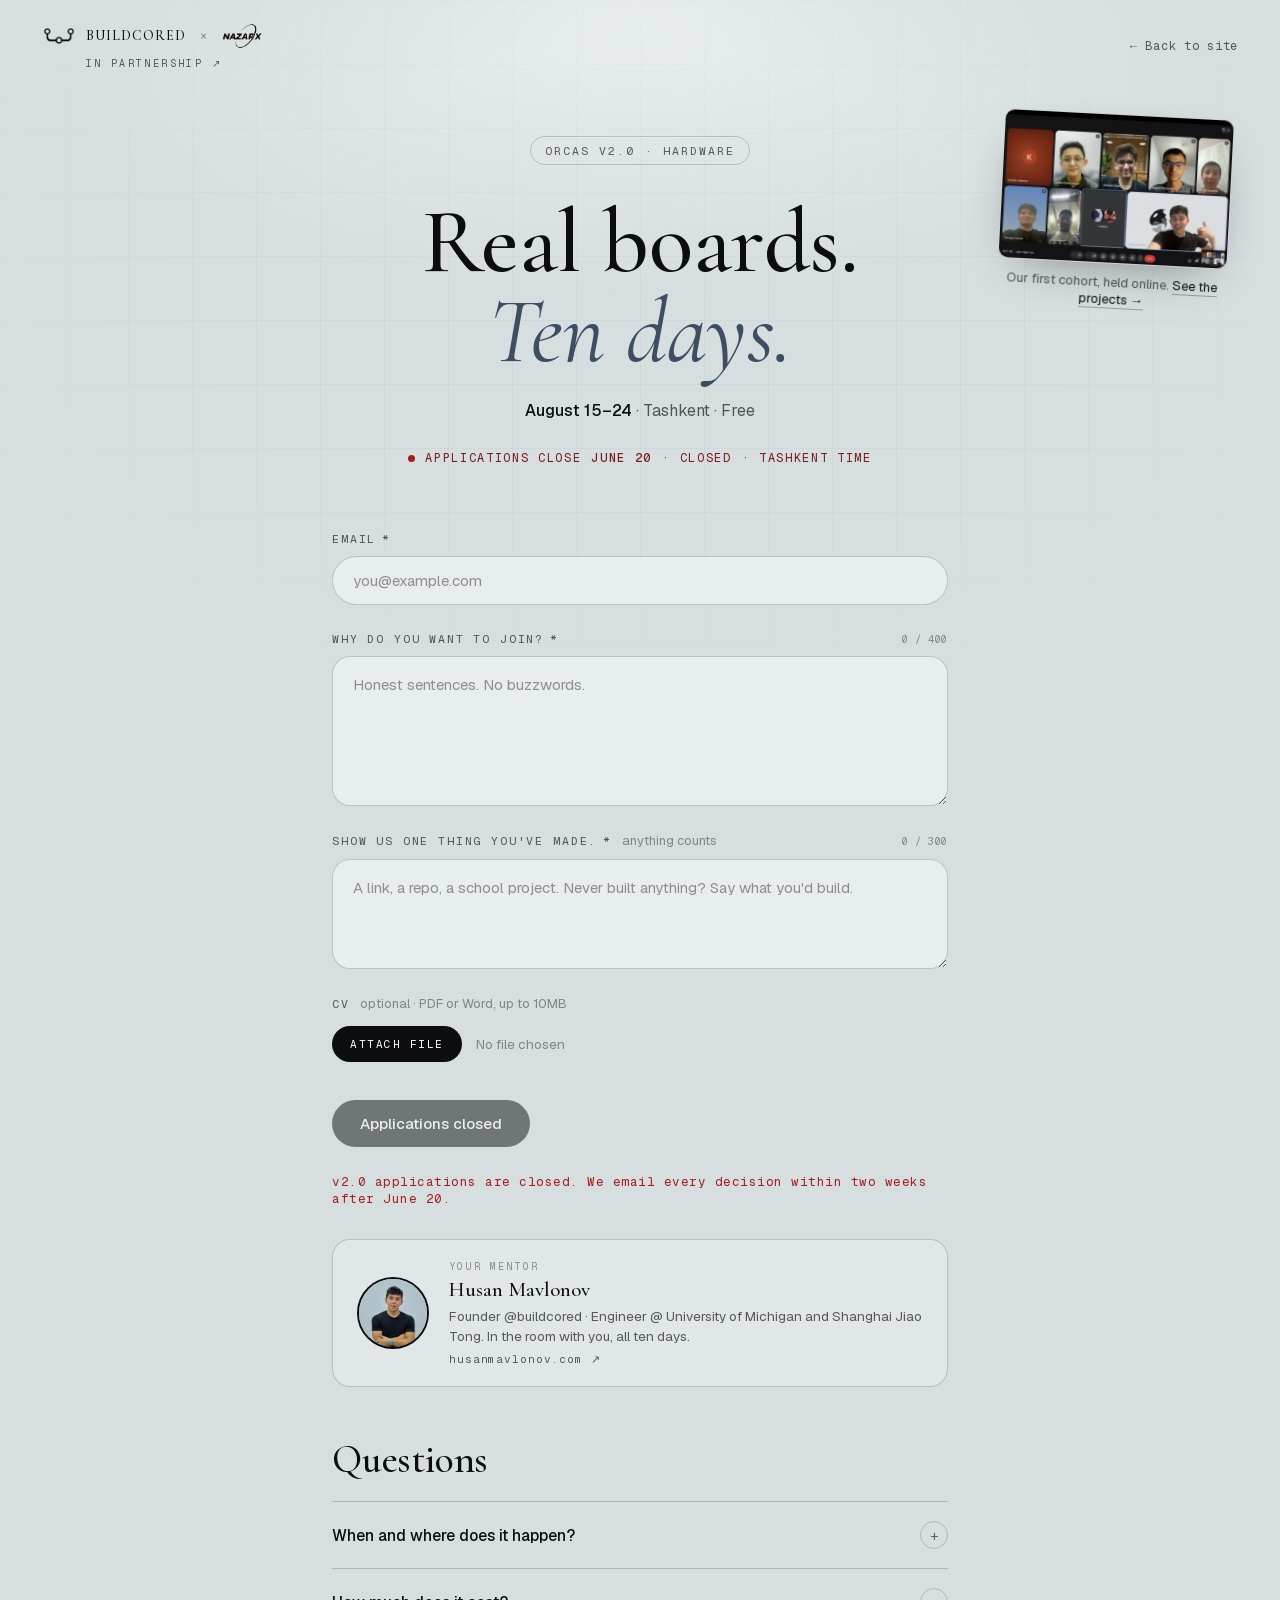
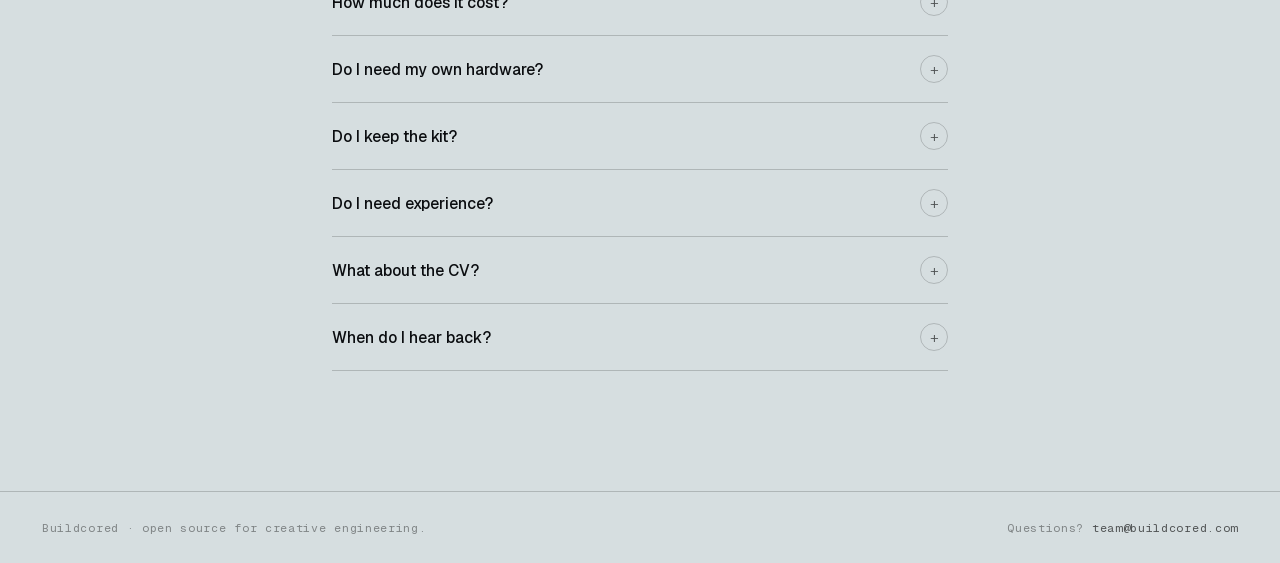
==== apply/index.html @ 184f7869 "snapshot: calm the hover (1.04 lift, 600ms), ease the lightbox in, sans caption" ====
<!DOCTYPE html>
<html lang="en">
<head>
<meta charset="UTF-8">
<meta name="viewport" content="width=device-width, initial-scale=1, viewport-fit=cover">
<title>Apply · Orcas v2.0 · Buildcored × Nazarx</title>
<meta name="description" content="Apply to Orcas v2.0. An in-person hardware cohort with Nazarx Robotics. August 15–24 in Tashkent. Real boards, free.">
<link rel="canonical" href="https://buildcored.com/apply/">
<meta name="robots" content="index, follow, max-image-preview:large">
<meta name="theme-color" content="#d6dee0">
<meta name="color-scheme" content="light">

<meta property="og:type" content="website">
<meta property="og:site_name" content="Buildcored">
<meta property="og:title" content="Apply · Orcas v2.0 · Buildcored × Nazarx">
<meta property="og:description" content="An in-person hardware cohort with Nazarx Robotics. August 15–24 in Tashkent. Real boards, free.">
<meta property="og:url" content="https://buildcored.com/apply/">
<meta property="og:image" content="https://buildcored.com/logo/orca-1200-og.jpg">
<meta property="og:image:width" content="1200">
<meta property="og:image:height" content="630">
<meta name="twitter:card" content="summary_large_image">

<link rel="icon" type="image/svg+xml" href="/logo/orca.svg">
<link rel="icon" type="image/png" sizes="32x32" href="/logo/favicon-32.png">
<link rel="apple-touch-icon" sizes="180x180" href="/logo/apple-touch-icon.png">

<link rel="preload" as="font" type="font/woff2" crossorigin href="/fonts/geist-v5-gyByhwUxId8gMEwcGFWNOITd.woff2">
<link rel="preload" as="font" type="font/woff2" crossorigin href="/fonts/bricolagegrotesque-v9-3y9K6as8bTXq_nANBjzKo3IeZx8z6up5BeSl9D4dj_x9PpZBMlGIInHWVyNJ.woff2">
<link rel="stylesheet" href="/fonts.css">

<style>
  /* Live on the gull-grey "paper" surface — identical palette + treatments
     to the homepage Apply panel (.apply / .newsletter-form). */
  :root{
    --gull:#d6dee0; --slate:#3D4E63;
    --ink:#0b0d10;
    --ink-muted: rgba(0,0,0,0.62);
    --ink-dim:   rgba(0,0,0,0.40);
    --line-soft: rgba(0,0,0,0.18);
    --green:#3a8a5f;
    --font-mono: "Geist Mono", ui-monospace, "SF Mono", Menlo, monospace;
    --font-serif: "Cormorant Garamond", "Cormorant", Garamond, serif;
    --font-display: "Bricolage Grotesque", "Geist", -apple-system, sans-serif;
    --font-sans: "Geist", -apple-system, BlinkMacSystemFont, sans-serif;
    --ease-out: cubic-bezier(0.16, 1, 0.3, 1);
  }
  *,*::before,*::after{box-sizing:border-box;margin:0;padding:0}
  html,body{
    background:var(--gull); color:var(--ink);
    font-family:var(--font-sans); -webkit-font-smoothing:antialiased;
  }
  body{min-height:100vh;display:flex;flex-direction:column;position:relative}
  /* Light source: a soft white glow under the headline + a whisper-faint
     engineering grid, both fading out at the edges. Gives the flat gull
     surface depth without ever looking busy. */
  body::before{
    content:""; position:fixed; inset:0; z-index:0; pointer-events:none;
    background:
      radial-gradient(ellipse 90% 55% at 50% 0%, rgba(255,255,255,.5), transparent 60%),
      linear-gradient(rgba(0,0,0,.022) 1px, transparent 1px),
      linear-gradient(90deg, rgba(0,0,0,.022) 1px, transparent 1px);
    background-size: 100% 100%, 64px 64px, 64px 64px;
    -webkit-mask-image: radial-gradient(ellipse 80% 70% at 50% 30%, #000 35%, transparent 78%);
            mask-image: radial-gradient(ellipse 80% 70% at 50% 30%, #000 35%, transparent 78%);
  }
  .ap-top, .wrap, .ap-foot{ position:relative; z-index:1; }
  a{color:inherit}

  /* Scroll progress — thin slate line at the very top, grows as you read */
  .scroll-progress{
    position:fixed; top:0; left:0; right:0; height:2px;
    background:var(--slate);
    transform:scaleX(0); transform-origin:0 50%;
    z-index:300; pointer-events:none;
  }

  .ap-top{
    padding: 22px clamp(20px,4vw,42px);
    padding-top: calc(22px + env(safe-area-inset-top, 0px));
    display:flex; align-items:center; justify-content:space-between;
  }
  .ap-brand{
    font-family:var(--font-serif); font-weight:500;
    font-size:14px; letter-spacing:.07em; text-transform:uppercase;
    color:var(--ink); text-decoration:none;
    display:inline-flex; align-items:center; gap:10px;
  }
  /* Source PNG is 557×322 (wider than tall) — set only width so the
     aspect ratio stays correct; 26×26 was squashing the orca. */
  .ap-brand img{width:34px; height:auto; display:block; flex-shrink:0}
  .ap-back{font-family:var(--font-mono);font-size:12px;letter-spacing:.06em;color:var(--ink-muted);text-decoration:none;white-space:nowrap}
  .ap-back:hover{color:var(--ink)}

  .wrap{max-width: 680px; margin: 0 auto; padding: 0 clamp(20px,5vw,32px); width:100%;}

  .ap-hero{padding: clamp(24px,4vw,44px) 0 clamp(40px,6vw,64px); text-align:center;}
  .ap-tag{
    display:inline-block;
    font-family:var(--font-mono); font-size:11.5px; letter-spacing:.18em;
    text-transform:uppercase; color: var(--ink-muted);
    border:1px solid var(--line-soft); border-radius:999px;
    padding: 6px 14px;
    margin-bottom: 32px;
  }
  .ap-head{
    font-family: var(--font-serif);
    font-size: clamp(48px, 8vw, 92px);
    font-weight: 500;
    letter-spacing: -0.005em;
    line-height: 0.98;
    color: var(--ink);
  }
  .ap-head em{
    font-style: italic;
    color: var(--slate);
    font-weight: 400;
  }
  .ap-sub{
    font-size: 16px; line-height: 1.55;
    color: var(--ink-muted);
    margin: 22px auto 0;
    max-width: 520px;
  }
  .ap-sub strong{color: var(--ink); font-weight: 500}
  /* Co-brand letterhead: Buildcored × Nazarx in the masthead, with a quiet
     "In partnership" line underneath. Nazarx links to the announcement. */
  .ap-topleft{ display:flex; flex-direction:column; gap:7px; }
  .ap-cobrand{ display:flex; align-items:center; gap:14px; }
  .ap-cobrand .x{ font-family:var(--font-mono); font-size:12px; color:var(--ink-dim); }
  .ap-nz{ display:block; }
  .ap-nz img{
    display:block; height:28px; width:auto;
    transition: transform 200ms var(--ease-out);
  }
  .ap-nz:hover img{ transform: translateY(-1px); }
  .ap-cobrand-sub{
    font-family:var(--font-mono); font-size:10px; letter-spacing:.24em;
    text-transform:uppercase; color:var(--ink-muted);
    align-self:center; text-align:center; text-decoration:none;
  }
  .ap-cobrand-sub:hover{ color:var(--ink); }

  .ap-deadline{
    margin-top: 26px;
    display:inline-flex; align-items:center; gap:10px;
    font-family: var(--font-mono);
    font-size: 12px; letter-spacing:.14em; text-transform:uppercase;
    color: var(--ink-muted);
  }
  .ap-deadline strong{color: var(--ink); font-weight: 500}
  .ap-deadline .dot{width:7px;height:7px;border-radius:50%;background: var(--green); box-shadow: 0 0 8px rgba(58,138,95,.45)}
  .ap-deadline.urgent{color:#a05a18}
  .ap-deadline.urgent strong{color:#a05a18}
  .ap-deadline.urgent .dot{background:#cc7757; box-shadow: 0 0 8px rgba(204,119,87,.45)}
  .ap-deadline.closed{color:#7a1d1d}
  .ap-deadline.closed strong{color:#7a1d1d}
  .ap-deadline.closed .dot{background:#a51d1d; box-shadow:none}

  /* Form — same input recipe as the homepage's .newsletter-form. */
  .ap-form{display:flex; flex-direction:column; gap: 26px; padding-bottom: clamp(20px,2.5vw,32px);}
  .ap-section{border:0; padding:0; display:flex; flex-direction:column; gap:26px;}
  .ap-section legend{display:none}
  .ap-section label{display:flex; flex-direction:column; gap:10px;}
  .label-row{
    display:flex; align-items:baseline; gap:10px; flex-wrap:wrap;
    font-family:var(--font-mono); font-size:11.5px; letter-spacing:.16em; text-transform:uppercase;
    color: var(--ink-muted);
  }
  .label-row em{font-style:normal; color: var(--slate); margin-left:-4px}
  .label-row .hint{font-family:var(--font-sans); font-size:13px; letter-spacing:0; text-transform:none; color:var(--ink-dim); font-weight:400}
  .char-count{margin-left:auto; font-family:var(--font-mono); font-size:10.5px; letter-spacing:.06em; color:var(--ink-dim); text-transform:none}
  .char-count.warn{color:#a05a18}
  .char-count.over{color:#a51d1d}

  .ap-form input[type=email],
  .ap-form textarea{
    font: inherit; font-size: 15px; font-family: var(--font-sans);
    color: var(--ink);
    background: rgba(255,255,255,0.45);
    border: 1px solid var(--line-soft);
    border-radius: 999px;
    padding: 14px 20px;
    transition: border-color 180ms var(--ease-out), background 180ms var(--ease-out);
    width:100%;
  }
  .ap-form input::placeholder, .ap-form textarea::placeholder{color: var(--ink-dim)}
  .ap-form input:focus, .ap-form textarea:focus{
    outline: none; border-color: var(--ink); background: #fff;
  }
  .ap-form textarea{
    border-radius: 18px; padding: 16px 20px; resize: vertical;
    min-height: 110px; line-height: 1.55;
  }

  .ap-file{display:flex; align-items:center; gap:14px; padding: 4px 0; flex-wrap:wrap;}
  .ap-file input[type=file]{position:absolute; opacity:0; pointer-events:none; width:1px; height:1px;}
  .ap-file-btn{
    font-family: var(--font-mono); font-size: 11px; letter-spacing: .14em; text-transform: uppercase;
    color: #fff; background: var(--ink);
    border: 0; border-radius: 999px;
    padding: 11px 18px; cursor: pointer;
    transition: background .15s ease;
  }
  .ap-file-btn:hover{background: #1a1d20}
  .ap-file-name{font-size:13.5px; color:var(--ink-dim); flex:1; min-width:0; overflow:hidden; text-overflow:ellipsis; white-space:nowrap;}
  .ap-file-name.has{color: var(--ink)}

  .ap-submit{
    font: inherit; font-family: var(--font-sans); font-weight: 500; font-size: 15px;
    color: #fff; background: var(--ink);
    border: 0; border-radius: 999px;
    padding: 14px 28px;
    cursor: pointer; transition: background .15s ease, transform .12s ease;
    align-self: flex-start;
    margin-top: 8px;
  }
  .ap-submit:hover{background: #1a1d20}
  .ap-submit:active{transform: translateY(1px)}
  .ap-submit:disabled{opacity: .5; cursor: wait}
  .ap-submit svg{transition: transform .2s ease}
  .ap-submit:hover svg{transform: translateX(3px)}

  .ap-status{
    font-family: var(--font-mono); font-size: 12.5px; letter-spacing: .04em;
    min-height: 1.2em; color: var(--ink-muted);
  }
  .ap-status.ok{color: var(--green)}
  .ap-status.bad{color: #a51d1d}
  .ap-status.busy{color: var(--ink-muted)}

  /* Success state */
  .ap-success{display:none; flex-direction:column; align-items:center; text-align:center;
    padding: clamp(48px,8vw,96px) 0; gap:18px;}
  .ap-success.show{display:flex}
  .success-glyph{
    width:72px; height:72px; border-radius:50%;
    border:1.5px solid rgba(58,138,95,.55); color:var(--green);
    display:grid; place-items:center; font-size:34px; font-weight:300;
    background: rgba(58,138,95,.08);
  }
  .ap-success h2{font-family:var(--font-serif); font-weight:500; font-size: clamp(34px,5vw,52px); letter-spacing:-.005em; color: var(--ink)}
  .ap-success h2 em{font-style:italic; color: var(--slate); font-weight: 400}
  .ap-success p{color: var(--ink-muted); max-width:520px; line-height:1.55; font-size:15.5px}
  .ap-success p strong{color: var(--ink)}
  .ap-back-btn{
    margin-top: 14px;
    font-family: var(--font-mono); font-size: 12px; letter-spacing: .12em; text-transform: uppercase;
    color: var(--ink); text-decoration: none;
    border: 1px solid var(--line-soft); padding: 12px 22px; border-radius: 999px;
  }
  .ap-back-btn:hover{border-color: var(--ink)}

  .ap-foot{
    margin-top: auto;
    padding: 28px clamp(20px,4vw,42px);
    padding-bottom: calc(28px + env(safe-area-inset-bottom, 0px));
    border-top: 1px solid var(--line-soft);
    font-family: var(--font-mono); font-size: 11.5px; letter-spacing: .06em;
    color: var(--ink-dim);
    display: flex; justify-content: space-between; flex-wrap: wrap; gap: 8px;
  }
  .ap-foot a{color: var(--ink-muted); text-decoration: none}
  .ap-foot a:hover{color: var(--ink)}

  /* Snapshot of the v1.5 cohort — small, tilted, grows on hover */
  .ap-snapshot{
    width: min(210px, 62vw);
    margin: 4px auto 26px;
    position: relative;
    z-index: 2;
    transform: rotate(-2deg);
    transition: transform 600ms var(--ease-out), box-shadow 600ms var(--ease-out);
  }
  .ap-snapshot:hover{ transform: rotate(0deg) scale(1.04); z-index: 50; }
  @media (min-width: 1150px){
    .ap-snapshot{
      position: absolute;
      top: 120px;
      right: clamp(24px, 3.5vw, 64px);
      width: 230px;
      margin: 0;
      transform: rotate(3deg);
      transform-origin: top right;
    }
    .ap-snapshot:hover{ transform: rotate(0deg) scale(1.05); }
  }
  .ap-snapshot img{
    display:block; width:100%; height:auto;
    border-radius: 10px;
    border: 1px solid var(--line-soft);
    box-shadow: 0 18px 50px -22px rgba(0,0,0,.45);
    background:#fff;
  }
  .ap-snapshot figcaption{
    margin-top: 10px;
    text-align: center;
    font-family: var(--font-sans);
    font-size: 13px;
    letter-spacing: 0;
    color: var(--ink-muted);
  }
  @media (prefers-reduced-motion: reduce){
    .ap-snapshot, .ap-snapshot:hover{ transform: none; }
  }
  .ap-snapshot{ cursor: zoom-in; }
  .ap-snapshot-link{
    color: var(--ink); text-decoration: none;
    border-bottom: 1px solid rgba(0,0,0,.3);
  }
  .ap-snapshot-link:hover{ border-color: var(--ink); }
  /* Click-to-fullscreen: the figure becomes a fixed lightbox; click again
     (or Escape) restores it. */
  @keyframes lbIn{
    from{ opacity: 0; }
    to{ opacity: 1; }
  }
  @keyframes lbImgIn{
    from{ transform: scale(0.94); }
    to{ transform: scale(1); }
  }
  .ap-snapshot.zoomed{
    animation: lbIn 420ms var(--ease-out);
    position: fixed; inset: 0; z-index: 400;
    width: auto; margin: 0;
    transform: none;
    display: flex; flex-direction: column;
    align-items: center; justify-content: center; gap: 16px;
    padding: 5vh 5vw;
    background: rgba(11, 13, 16, 0.88);
    cursor: zoom-out;
  }
  .ap-snapshot.zoomed:hover{ transform: none; }
  .ap-snapshot.zoomed img{
    animation: lbImgIn 420ms var(--ease-out);
    width: auto; max-width: min(1100px, 92vw); max-height: 80vh;
    border-radius: 12px; border: 0;
    box-shadow: 0 40px 120px -40px rgba(0,0,0,.8);
  }
  .ap-snapshot.zoomed figcaption{ color: var(--gull); }
  .ap-snapshot.zoomed .ap-snapshot-link{ color: #fff; border-color: rgba(255,255,255,.4); }
  body.snapshot-open{ overflow: hidden; }

  /* Mentor card — compact, light card on the gull surface */
  .ap-mentor{
    display:flex; align-items:center; gap:20px;
    margin: 0 0 clamp(32px,4vw,48px);
    padding: 20px 24px;
    border:1px solid var(--line-soft); border-radius:18px;
    background: rgba(255,255,255,.28);
  }
  .ap-mentor-photo{
    width:72px; height:72px; flex-shrink:0;
    border-radius:50%; object-fit:cover;
    border:2px solid var(--ink);
  }
  .ap-mentor-text{ display:flex; flex-direction:column; gap:4px; min-width:0; }
  .ap-mentor-kicker{
    font-family:var(--font-mono); font-size:10px; letter-spacing:.22em;
    text-transform:uppercase; color:var(--ink-dim);
  }
  .ap-mentor-name{
    font-family:var(--font-serif); font-weight:500; font-size:21px;
    color:var(--ink);
  }
  .ap-mentor-role{ font-size:13.5px; line-height:1.5; color:var(--ink-muted); }
  .ap-mentor-link{
    margin-top:2px;
    font-family:var(--font-mono); font-size:11px; letter-spacing:.08em;
    color:var(--ink-muted); text-decoration:none;
  }
  .ap-mentor-link:hover{ color:var(--ink); }
  @media (max-width:560px){
    .ap-mentor{ flex-direction:column; align-items:flex-start; gap:14px; }
  }

  /* FAQ accordion — same recipe as the homepage .faq-list, on gull */
  .ap-faq{ padding: 0 0 clamp(64px,10vw,120px); }
  .ap-faq-title{
    font-family: var(--font-serif);
    font-size: clamp(28px,4vw,40px); font-weight: 500;
    letter-spacing: -0.005em; color: var(--ink);
    margin-bottom: 18px;
  }
  .ap-faq-list{ border-top: 1px solid var(--line-soft); }
  .ap-faq-item{ border-bottom: 1px solid var(--line-soft); }
  .ap-faq-item summary{
    display:flex; align-items:center; justify-content:space-between; gap:20px;
    padding: 19px 0; cursor:pointer;
    font-size: 15.5px; font-weight: 500; color: var(--ink);
    list-style:none; transition: color 160ms;
  }
  .ap-faq-item summary::-webkit-details-marker{ display:none; }
  .ap-faq-q{ font:inherit; font-weight:inherit; color:inherit; margin:0; }
  .ap-faq-item summary:hover{ color: var(--slate); }
  .ap-faq-icon{
    flex-shrink:0; width:28px; height:28px;
    display:grid; place-items:center;
    border:1px solid var(--line-soft); border-radius:999px;
    font-size:15px; font-weight:300; color: var(--ink-muted);
    transition: transform 220ms var(--ease-out);
  }
  .ap-faq-item[open] .ap-faq-icon{ transform: rotate(45deg); }
  .ap-faq-item p{
    padding: 0 42px 22px 0;
    font-size: 14.5px; line-height: 1.65;
    color: var(--ink-muted); max-width: 60ch;
  }

  /* Keyboard focus — scoped page, so it ships its own ring (WCAG 2.4.7).
     Covers Submit, Attach file, Back, lockup, links. */
  :focus-visible{ outline: 2px solid var(--slate); outline-offset: 3px; border-radius: 6px; }
  .ap-submit:focus-visible, .ap-file-btn:focus-visible{ outline-offset: 4px; }

  @media (max-width:560px){
    .ap-top{padding: 16px 18px}
    .ap-cobrand{gap:10px}
    .ap-nz img{height:24px}
    .ap-foot{flex-direction:column}
    .ap-form input[type=email]{padding: 13px 18px}
    /* Let the deadline read as flowing text, not a shattered flex row */
    .ap-deadline{
      display:block; text-align:center; line-height:1.7;
    }
    .ap-deadline .dot{ display:inline-block; vertical-align:middle; margin-right:7px }
  }
  @media (prefers-reduced-motion: reduce){
    *{ transition-duration:.001ms !important; animation-duration:.001ms !important }
  }
</style>
</head>
<body>

<div class="scroll-progress" id="scrollProgress" aria-hidden="true"></div>

<header class="ap-top">
  <div class="ap-topleft">
    <div class="ap-cobrand">
      <a class="ap-brand" href="/" aria-label="Buildcored home">
        <img src="/brand/mark-black-trim.png" alt="" aria-hidden="true">
        <span>Buildcored</span>
      </a>
      <span class="x" aria-hidden="true">×</span>
      <a class="ap-nz" href="https://www.instagram.com/p/DYz0HeSvuBr/" target="_blank" rel="noopener" aria-label="Nazarx Robotics, partnership announcement on Instagram, opens in new tab">
        <img src="/brand/nazarx-ink.png" alt="Nazarx Robotics">
      </a>
    </div>
    <a class="ap-cobrand-sub" href="https://www.instagram.com/p/DYz0HeSvuBr/" target="_blank" rel="noopener">In partnership ↗</a>
  </div>
  <a class="ap-back" href="/">← Back to site</a>
</header>

  <figure class="ap-snapshot" id="apSnapshot" tabindex="0" role="button" aria-label="Photo of our first cohort. Click to view full screen">
    <img src="/art/cohort-v1.jpg" alt="A video call from the first Orcas cohort: nine builders on a Google Meet grid" loading="lazy" decoding="async">
    <figcaption>Our first cohort, held online. <a href="/projects/" class="ap-snapshot-link">See the projects →</a></figcaption>
  </figure>

<main class="wrap">

  <section class="ap-hero">
    <span class="ap-tag">Orcas v2.0 · Hardware</span>
    <h1 class="ap-head">Real boards.<br><em>Ten days.</em></h1>
    <p class="ap-sub"><strong>August 15–24</strong> · Tashkent · Free</p>

    <p class="ap-deadline" id="apDeadlineChip">
      <span class="dot" aria-hidden="true"></span>
      Applications close <strong>June 20</strong> <span style="white-space:nowrap">· <span id="apDaysLeft">…</span></span> <span style="white-space:nowrap">· Tashkent time</span>
    </p>
  </section>

  <form class="ap-form" id="applyForm" autocomplete="on" novalidate>

    <fieldset class="ap-section">
      <legend>Apply</legend>

      <label>
        <span class="label-row">Email <em>*</em></span>
        <input type="email" name="email" required autocomplete="email" placeholder="you@example.com" inputmode="email">
      </label>

      <label>
        <span class="label-row">Why do you want to join? <em>*</em><span class="char-count" data-for="motivation">0 / 400</span></span>
        <textarea name="motivation" required minlength="20" maxlength="400" rows="5" placeholder="Honest sentences. No buzzwords."></textarea>
      </label>

      <label>
        <span class="label-row">Show us one thing you've made. <em>*</em><span class="hint">anything counts</span><span class="char-count" data-for="last_built">0 / 300</span></span>
        <textarea name="last_built" required minlength="3" maxlength="300" rows="3" placeholder="A link, a repo, a school project. Never built anything? Say what you'd build."></textarea>
      </label>

      <label>
        <span class="label-row">CV <span class="hint">optional · PDF or Word, up to 10MB</span></span>
        <div class="ap-file" id="cvDrop">
          <input type="file" name="cv" id="cvInput" accept=".pdf,.doc,.docx,application/pdf,application/msword,application/vnd.openxmlformats-officedocument.wordprocessingml.document">
          <button type="button" class="ap-file-btn" id="cvBtn">Attach file</button>
          <span class="ap-file-name" id="cvName">No file chosen</span>
        </div>
      </label>

    </fieldset>

    <button type="submit" class="ap-submit" id="appSubmit">
      Submit application
      <svg width="14" height="14" viewBox="0 0 14 14" fill="none" aria-hidden="true" style="margin-left:6px;vertical-align:-2px">
        <path d="M2.5 7H11.5M11.5 7L7 2.5M11.5 7L7 11.5" stroke="currentColor" stroke-width="1.4" stroke-linecap="round"/>
      </svg>
    </button>
    <p class="ap-status" id="appStatus" aria-live="polite"></p>

  </form>

  <section class="ap-success" id="appSuccess">
    <div class="success-glyph" aria-hidden="true">✓</div>
    <h2>Application <em>received.</em></h2>
    <p>We've got <strong id="successEmail"></strong> on record. Decision within two weeks after <strong>June 20</strong>.</p>
    <a href="/" class="ap-back-btn">← Back to Buildcored</a>
  </section>

  <aside class="ap-mentor">
    <img class="ap-mentor-photo" src="/art/husan.jpg" alt="Husan Mavlonov" loading="lazy" decoding="async">
    <div class="ap-mentor-text">
      <span class="ap-mentor-kicker">Your mentor</span>
      <span class="ap-mentor-name">Husan Mavlonov</span>
      <span class="ap-mentor-role">Founder @buildcored · Engineer @ University of Michigan and Shanghai Jiao Tong. In the room with you, all ten days.</span>
      <a class="ap-mentor-link" href="https://husanmavlonov.com" target="_blank" rel="noopener">husanmavlonov.com ↗</a>
    </div>
  </aside>

  <section class="ap-faq" aria-labelledby="apFaqTitle">
    <h2 class="ap-faq-title" id="apFaqTitle">Questions</h2>
    <div class="ap-faq-list">
      <details class="ap-faq-item">
        <summary><h3 class="ap-faq-q">When and where does it happen?</h3><span class="ap-faq-icon" aria-hidden="true">+</span></summary>
        <p>August 15–24, 2026, at the Turin Polytechnic Lyceum in Tashkent. Full days, every day.</p>
      </details>
      <details class="ap-faq-item">
        <summary><h3 class="ap-faq-q">How much does it cost?</h3><span class="ap-faq-icon" aria-hidden="true">+</span></summary>
        <p>Nothing. The cohort is free.</p>
      </details>
      <details class="ap-faq-item">
        <summary><h3 class="ap-faq-q">Do I need my own hardware?</h3><span class="ap-faq-icon" aria-hidden="true">+</span></summary>
        <p>No. Nazarx provides the robotics kits. Bring a laptop.</p>
      </details>
      <details class="ap-faq-item">
        <summary><h3 class="ap-faq-q">Do I keep the kit?</h3><span class="ap-faq-icon" aria-hidden="true">+</span></summary>
        <p>No, the kits go back to Nazarx at the end. The code and everything you learned stay yours.</p>
      </details>
      <details class="ap-faq-item">
        <summary><h3 class="ap-faq-q">Do I need experience?</h3><span class="ap-faq-icon" aria-hidden="true">+</span></summary>
        <p>You need a laptop and the will to show up every day. Some of our v1.5 builders started barely knowing a for loop.</p>
      </details>
      <details class="ap-faq-item">
        <summary><h3 class="ap-faq-q">What about the CV?</h3><span class="ap-faq-icon" aria-hidden="true">+</span></summary>
        <p>Optional. The "show us one thing you've made" field matters more to us.</p>
      </details>
      <details class="ap-faq-item">
        <summary><h3 class="ap-faq-q">When do I hear back?</h3><span class="ap-faq-icon" aria-hidden="true">+</span></summary>
        <p>Applications close June 20. We read every one and email a decision within two weeks after that.</p>
      </details>
    </div>
  </section>

</main>

<footer class="ap-foot">
  <span>Buildcored · open source for creative engineering.</span>
  <span>Questions? <a href="mailto:team@buildcored.com">team@buildcored.com</a></span>
</footer>

<script src="/supabase-config.js"></script>
<script>
// Scroll progress line. Reads viewport or <body> scroll, whichever moves.
(() => {
  const bar = document.getElementById('scrollProgress');
  if (!bar) return;
  let ticking = false;
  const update = () => {
    const d = document.documentElement, b = document.body;
    const pos = Math.max(window.scrollY || 0, d.scrollTop, b.scrollTop);
    const max = Math.max(d.scrollHeight, b.scrollHeight) - innerHeight;
    bar.style.transform = 'scaleX(' + (max > 0 ? Math.min(pos / max, 1) : 0) + ')';
    ticking = false;
  };
  const onScroll = () => { if (!ticking) { ticking = true; requestAnimationFrame(update); } };
  document.addEventListener('scroll', onScroll, { passive: true, capture: true });
  addEventListener('resize', onScroll, { passive: true });
  update();
})();
</script>
<script>
// Cohort snapshot: click to expand to a fullscreen lightbox, click/Escape to close.
(() => {
  const fig = document.getElementById('apSnapshot');
  if (!fig) return;
  const toggle = () => {
    fig.classList.toggle('zoomed');
    document.body.classList.toggle('snapshot-open', fig.classList.contains('zoomed'));
  };
  fig.addEventListener('click', (e) => {
    if (e.target.closest('a')) return;   // the "See the projects" link still navigates
    toggle();
  });
  fig.addEventListener('keydown', (e) => {
    if (e.key === 'Enter' || e.key === ' ') { e.preventDefault(); toggle(); }
  });
  document.addEventListener('keydown', (e) => {
    if (e.key === 'Escape' && fig.classList.contains('zoomed')) toggle();
  });
})();
</script>
<script>
(() => {
  const CFG = window.BC_CONFIG || {};
  const $ = s => document.querySelector(s);
  const form = $('#applyForm'),
        status = $('#appStatus'),
        submit = $('#appSubmit'),
        success = $('#appSuccess'),
        cvInput = $('#cvInput'),
        cvName  = $('#cvName');

  // Char counters
  document.querySelectorAll('.char-count').forEach(cc => {
    const ta = form.querySelector(`textarea[name="${cc.dataset.for}"]`);
    if (!ta) return;
    const max = parseInt(ta.maxLength || 400, 10);
    const refresh = () => {
      const n = ta.value.length;
      cc.textContent = `${n} / ${max}`;
      cc.classList.toggle('warn', n > max * 0.85 && n <= max);
      cc.classList.toggle('over', n >= max);
    };
    ta.addEventListener('input', refresh); refresh();
  });

  // File chooser
  document.getElementById('cvBtn').addEventListener('click', () => cvInput.click());
  cvInput.addEventListener('change', () => {
    const f = cvInput.files[0];
    if (!f) { cvName.textContent = 'No file chosen'; cvName.classList.remove('has'); return; }
    cvName.textContent = f.name + '  ·  ' + (Math.round(f.size / 1024) + ' KB');
    cvName.classList.add('has');
  });

  function setStatus(msg, cls) {
    status.textContent = msg || '';
    status.className = 'ap-status' + (cls ? ' ' + cls : '');
  }

  // Deadline countdown (Tashkent EOD). Past deadline → disable submission +
  // swap the form for a "closed" panel so applications can't sneak in late.
  const CLOSED = (function deadline() {
    const DEADLINE = new Date('2026-06-20T23:59:59+05:00');
    const days = Math.ceil((DEADLINE - new Date()) / 86_400_000);
    const daysEl = document.getElementById('apDaysLeft');
    const chip = document.getElementById('apDeadlineChip');
    if (daysEl && chip) {
      if (days > 1)        daysEl.textContent = days + ' days left';
      else if (days === 1) daysEl.textContent = '1 day left';
      else if (days === 0) daysEl.textContent = 'closes today';
      else                 daysEl.textContent = 'closed';
      if (days <= 10 && days > 0) chip.classList.add('urgent');
      if (days <= 0) chip.classList.add('closed');
    }
    return days <= 0;
  })();

  if (CLOSED) {
    submit.disabled = true;
    submit.textContent = 'Applications closed';
    form.querySelectorAll('input, textarea, button').forEach(el => {
      if (el !== submit) el.disabled = true;
    });
    setStatus("v2.0 applications are closed. We email every decision within two weeks after June 20.", 'bad');
  }

  form.addEventListener('submit', async (e) => {
    e.preventDefault();
    if (CLOSED) {
      setStatus("v2.0 applications are closed.", 'bad');
      return;
    }
    if (!form.checkValidity()) { form.reportValidity(); return; }
    submit.disabled = true;

    const email      = (form.email.value || '').trim().toLowerCase();
    const motivation = form.motivation.value.trim();
    const last_built = form.last_built.value.trim();
    const file = cvInput.files[0] || null;

    if (!CFG.SUPABASE_URL || !CFG.SUPABASE_ANON_KEY) {
      setStatus("Applications aren't available right now. Try again in a moment.", 'bad');
      submit.disabled = false; return;
    }

    // We name the CV path up front (client-controlled) so the row can
    // reference it, but we DON'T upload yet. The row is inserted first;
    // the file is uploaded only after the insert commits. A duplicate
    // (409) therefore never leaves an orphaned resume in storage.
    let cv_path = null, cv_filename = null;
    if (file) {
      if (file.size > 10 * 1024 * 1024) {
        setStatus('CV is bigger than 10MB. Please attach a smaller file.', 'bad');
        submit.disabled = false; return;
      }
      const safe = file.name.replace(/[^a-zA-Z0-9._-]+/g, '_').slice(-80);
      cv_path = `${Date.now()}-${Math.random().toString(36).slice(2,8)}-${safe}`;
      cv_filename = file.name;
    }

    setStatus('Sending…', 'busy');
    let inserted = false;
    try {
      const r = await fetch(CFG.SUPABASE_URL + '/rest/v1/applications', {
        method: 'POST',
        headers: {
          'apikey': CFG.SUPABASE_ANON_KEY,
          'Authorization': 'Bearer ' + CFG.SUPABASE_ANON_KEY,
          'Content-Type': 'application/json',
          'Prefer': 'return=minimal',
        },
        body: JSON.stringify({ email, motivation, last_built, cv_path, cv_filename }),
      });
      if (r.status === 201 || r.status === 200 || r.status === 204) {
        inserted = true;
      } else {
        let body = ''; try { body = await r.text(); } catch (_) {}
        try { window.goatcounter?.count({ path: 'evt-apply-error', title: 'apply-error', event: true }); } catch (_) {}
        if (r.status === 409 || /23505|duplicate/i.test(body)) {
          setStatus("You've already applied with that email. We have it, and we'll be in touch.", 'ok');
        } else {
          setStatus("Something didn't go through. Please try again.", 'bad');
        }
        submit.disabled = false; return;
      }
    } catch (_) {
      setStatus("Network hiccup. Please try again.", 'bad');
      submit.disabled = false; return;
    }

    // Row committed. Upload the CV now (best-effort — a failed upload leaves
    // a row whose cv link is missing, never an orphaned file). Don't block
    // the success screen on it.
    if (inserted && file && cv_path) {
      setStatus('Uploading your CV…', 'busy');
      try {
        await fetch(`${CFG.SUPABASE_URL}/storage/v1/object/cvs/${encodeURIComponent(cv_path)}`, {
          method: 'POST',
          headers: {
            'apikey': CFG.SUPABASE_ANON_KEY,
            'Authorization': 'Bearer ' + CFG.SUPABASE_ANON_KEY,
            'Content-Type': file.type || 'application/octet-stream',
            'x-upsert': 'false',
          },
          body: file,
        });
      } catch (_) { /* row already saved; CV is optional */ }
    }

    document.getElementById('successEmail').textContent = email;
    form.style.display = 'none';
    success.classList.add('show');
    success.scrollIntoView({ behavior: 'smooth', block: 'start' });
    try { window.goatcounter?.count({ path: 'evt-apply-submit', title: 'apply-submit', event: true }); } catch (_) {}
  });

  try {
    if (window.goatcounter && window.goatcounter.count) {
      window.goatcounter.count({ path: 'evt-apply-view', title: 'apply-view', event: true });
    }
  } catch (_) {}
})();
</script>

<script>
(function(){
  if (!window.BC_CONFIG || !window.BC_CONFIG.ANALYTICS_GOATCOUNTER) return;
  var s = document.createElement('script');
  s.async = true; s.src = '//gc.zgo.at/count.js';
  s.dataset.goatcounter = window.BC_CONFIG.ANALYTICS_GOATCOUNTER;
  document.head.appendChild(s);
})();
</script>

</body>
</html>
---- fonts.css ----
/* Self-hosted, same-origin font faces (was 30x cross-origin @import).
   Generated from Google Fonts css2 — identical faces, cached once for the
   page AND every cover SVG. Do not hand-edit; regenerate if fonts change. */
/* vietnamese */
@font-face {
  font-family: 'Bricolage Grotesque';
  font-style: normal;
  font-weight: 400;
  font-stretch: 100%;
  font-display: swap;
  src: url(/fonts/bricolagegrotesque-v9-3y9K6as8bTXq_nANBjzKo3IeZx8z6up5BeSl9D4dj_x9PpZBMlGHInHWVyNJtvI.woff2) format('woff2');
  unicode-range: U+0102-0103, U+0110-0111, U+0128-0129, U+0168-0169, U+01A0-01A1, U+01AF-01B0, U+0300-0301, U+0303-0304, U+0308-0309, U+0323, U+0329, U+1EA0-1EF9, U+20AB;
}
/* latin-ext */
@font-face {
  font-family: 'Bricolage Grotesque';
  font-style: normal;
  font-weight: 400;
  font-stretch: 100%;
  font-display: swap;
  src: url(/fonts/bricolagegrotesque-v9-3y9K6as8bTXq_nANBjzKo3IeZx8z6up5BeSl9D4dj_x9PpZBMlGGInHWVyNJtvI.woff2) format('woff2');
  unicode-range: U+0100-02BA, U+02BD-02C5, U+02C7-02CC, U+02CE-02D7, U+02DD-02FF, U+0304, U+0308, U+0329, U+1D00-1DBF, U+1E00-1E9F, U+1EF2-1EFF, U+2020, U+20A0-20AB, U+20AD-20C0, U+2113, U+2C60-2C7F, U+A720-A7FF;
}
/* latin */
@font-face {
  font-family: 'Bricolage Grotesque';
  font-style: normal;
  font-weight: 400;
  font-stretch: 100%;
  font-display: swap;
  src: url(/fonts/bricolagegrotesque-v9-3y9K6as8bTXq_nANBjzKo3IeZx8z6up5BeSl9D4dj_x9PpZBMlGIInHWVyNJ.woff2) format('woff2');
  unicode-range: U+0000-00FF, U+0131, U+0152-0153, U+02BB-02BC, U+02C6, U+02DA, U+02DC, U+0304, U+0308, U+0329, U+2000-206F, U+20AC, U+2122, U+2191, U+2193, U+2212, U+2215, U+FEFF, U+FFFD;
}
/* vietnamese */
@font-face {
  font-family: 'Bricolage Grotesque';
  font-style: normal;
  font-weight: 500;
  font-stretch: 100%;
  font-display: swap;
  src: url(/fonts/bricolagegrotesque-v9-3y9K6as8bTXq_nANBjzKo3IeZx8z6up5BeSl9D4dj_x9PpZBMlGHInHWVyNJtvI.woff2) format('woff2');
  unicode-range: U+0102-0103, U+0110-0111, U+0128-0129, U+0168-0169, U+01A0-01A1, U+01AF-01B0, U+0300-0301, U+0303-0304, U+0308-0309, U+0323, U+0329, U+1EA0-1EF9, U+20AB;
}
/* latin-ext */
@font-face {
  font-family: 'Bricolage Grotesque';
  font-style: normal;
  font-weight: 500;
  font-stretch: 100%;
  font-display: swap;
  src: url(/fonts/bricolagegrotesque-v9-3y9K6as8bTXq_nANBjzKo3IeZx8z6up5BeSl9D4dj_x9PpZBMlGGInHWVyNJtvI.woff2) format('woff2');
  unicode-range: U+0100-02BA, U+02BD-02C5, U+02C7-02CC, U+02CE-02D7, U+02DD-02FF, U+0304, U+0308, U+0329, U+1D00-1DBF, U+1E00-1E9F, U+1EF2-1EFF, U+2020, U+20A0-20AB, U+20AD-20C0, U+2113, U+2C60-2C7F, U+A720-A7FF;
}
/* latin */
@font-face {
  font-family: 'Bricolage Grotesque';
  font-style: normal;
  font-weight: 500;
  font-stretch: 100%;
  font-display: swap;
  src: url(/fonts/bricolagegrotesque-v9-3y9K6as8bTXq_nANBjzKo3IeZx8z6up5BeSl9D4dj_x9PpZBMlGIInHWVyNJ.woff2) format('woff2');
  unicode-range: U+0000-00FF, U+0131, U+0152-0153, U+02BB-02BC, U+02C6, U+02DA, U+02DC, U+0304, U+0308, U+0329, U+2000-206F, U+20AC, U+2122, U+2191, U+2193, U+2212, U+2215, U+FEFF, U+FFFD;
}
/* vietnamese */
@font-face {
  font-family: 'Bricolage Grotesque';
  font-style: normal;
  font-weight: 600;
  font-stretch: 100%;
  font-display: swap;
  src: url(/fonts/bricolagegrotesque-v9-3y9K6as8bTXq_nANBjzKo3IeZx8z6up5BeSl9D4dj_x9PpZBMlGHInHWVyNJtvI.woff2) format('woff2');
  unicode-range: U+0102-0103, U+0110-0111, U+0128-0129, U+0168-0169, U+01A0-01A1, U+01AF-01B0, U+0300-0301, U+0303-0304, U+0308-0309, U+0323, U+0329, U+1EA0-1EF9, U+20AB;
}
/* latin-ext */
@font-face {
  font-family: 'Bricolage Grotesque';
  font-style: normal;
  font-weight: 600;
  font-stretch: 100%;
  font-display: swap;
  src: url(/fonts/bricolagegrotesque-v9-3y9K6as8bTXq_nANBjzKo3IeZx8z6up5BeSl9D4dj_x9PpZBMlGGInHWVyNJtvI.woff2) format('woff2');
  unicode-range: U+0100-02BA, U+02BD-02C5, U+02C7-02CC, U+02CE-02D7, U+02DD-02FF, U+0304, U+0308, U+0329, U+1D00-1DBF, U+1E00-1E9F, U+1EF2-1EFF, U+2020, U+20A0-20AB, U+20AD-20C0, U+2113, U+2C60-2C7F, U+A720-A7FF;
}
/* latin */
@font-face {
  font-family: 'Bricolage Grotesque';
  font-style: normal;
  font-weight: 600;
  font-stretch: 100%;
  font-display: swap;
  src: url(/fonts/bricolagegrotesque-v9-3y9K6as8bTXq_nANBjzKo3IeZx8z6up5BeSl9D4dj_x9PpZBMlGIInHWVyNJ.woff2) format('woff2');
  unicode-range: U+0000-00FF, U+0131, U+0152-0153, U+02BB-02BC, U+02C6, U+02DA, U+02DC, U+0304, U+0308, U+0329, U+2000-206F, U+20AC, U+2122, U+2191, U+2193, U+2212, U+2215, U+FEFF, U+FFFD;
}
/* vietnamese */
@font-face {
  font-family: 'Bricolage Grotesque';
  font-style: normal;
  font-weight: 700;
  font-stretch: 100%;
  font-display: swap;
  src: url(/fonts/bricolagegrotesque-v9-3y9K6as8bTXq_nANBjzKo3IeZx8z6up5BeSl9D4dj_x9PpZBMlGHInHWVyNJtvI.woff2) format('woff2');
  unicode-range: U+0102-0103, U+0110-0111, U+0128-0129, U+0168-0169, U+01A0-01A1, U+01AF-01B0, U+0300-0301, U+0303-0304, U+0308-0309, U+0323, U+0329, U+1EA0-1EF9, U+20AB;
}
/* latin-ext */
@font-face {
  font-family: 'Bricolage Grotesque';
  font-style: normal;
  font-weight: 700;
  font-stretch: 100%;
  font-display: swap;
  src: url(/fonts/bricolagegrotesque-v9-3y9K6as8bTXq_nANBjzKo3IeZx8z6up5BeSl9D4dj_x9PpZBMlGGInHWVyNJtvI.woff2) format('woff2');
  unicode-range: U+0100-02BA, U+02BD-02C5, U+02C7-02CC, U+02CE-02D7, U+02DD-02FF, U+0304, U+0308, U+0329, U+1D00-1DBF, U+1E00-1E9F, U+1EF2-1EFF, U+2020, U+20A0-20AB, U+20AD-20C0, U+2113, U+2C60-2C7F, U+A720-A7FF;
}
/* latin */
@font-face {
  font-family: 'Bricolage Grotesque';
  font-style: normal;
  font-weight: 700;
  font-stretch: 100%;
  font-display: swap;
  src: url(/fonts/bricolagegrotesque-v9-3y9K6as8bTXq_nANBjzKo3IeZx8z6up5BeSl9D4dj_x9PpZBMlGIInHWVyNJ.woff2) format('woff2');
  unicode-range: U+0000-00FF, U+0131, U+0152-0153, U+02BB-02BC, U+02C6, U+02DA, U+02DC, U+0304, U+0308, U+0329, U+2000-206F, U+20AC, U+2122, U+2191, U+2193, U+2212, U+2215, U+FEFF, U+FFFD;
}
/* vietnamese */
@font-face {
  font-family: 'Bricolage Grotesque';
  font-style: normal;
  font-weight: 800;
  font-stretch: 100%;
  font-display: swap;
  src: url(/fonts/bricolagegrotesque-v9-3y9K6as8bTXq_nANBjzKo3IeZx8z6up5BeSl9D4dj_x9PpZBMlGHInHWVyNJtvI.woff2) format('woff2');
  unicode-range: U+0102-0103, U+0110-0111, U+0128-0129, U+0168-0169, U+01A0-01A1, U+01AF-01B0, U+0300-0301, U+0303-0304, U+0308-0309, U+0323, U+0329, U+1EA0-1EF9, U+20AB;
}
/* latin-ext */
@font-face {
  font-family: 'Bricolage Grotesque';
  font-style: normal;
  font-weight: 800;
  font-stretch: 100%;
  font-display: swap;
  src: url(/fonts/bricolagegrotesque-v9-3y9K6as8bTXq_nANBjzKo3IeZx8z6up5BeSl9D4dj_x9PpZBMlGGInHWVyNJtvI.woff2) format('woff2');
  unicode-range: U+0100-02BA, U+02BD-02C5, U+02C7-02CC, U+02CE-02D7, U+02DD-02FF, U+0304, U+0308, U+0329, U+1D00-1DBF, U+1E00-1E9F, U+1EF2-1EFF, U+2020, U+20A0-20AB, U+20AD-20C0, U+2113, U+2C60-2C7F, U+A720-A7FF;
}
/* latin */
@font-face {
  font-family: 'Bricolage Grotesque';
  font-style: normal;
  font-weight: 800;
  font-stretch: 100%;
  font-display: swap;
  src: url(/fonts/bricolagegrotesque-v9-3y9K6as8bTXq_nANBjzKo3IeZx8z6up5BeSl9D4dj_x9PpZBMlGIInHWVyNJ.woff2) format('woff2');
  unicode-range: U+0000-00FF, U+0131, U+0152-0153, U+02BB-02BC, U+02C6, U+02DA, U+02DC, U+0304, U+0308, U+0329, U+2000-206F, U+20AC, U+2122, U+2191, U+2193, U+2212, U+2215, U+FEFF, U+FFFD;
}
/* cyrillic-ext */
@font-face {
  font-family: 'Cormorant Garamond';
  font-style: italic;
  font-weight: 400;
  font-display: swap;
  src: url(/fonts/cormorantgaramond-v21-co3ZmX5slCNuHLi8bLeY9MK7whWMhyjYrEtFmSqn7B6DxjY.woff2) format('woff2');
  unicode-range: U+0460-052F, U+1C80-1C8A, U+20B4, U+2DE0-2DFF, U+A640-A69F, U+FE2E-FE2F;
}
/* cyrillic */
@font-face {
  font-family: 'Cormorant Garamond';
  font-style: italic;
  font-weight: 400;
  font-display: swap;
  src: url(/fonts/cormorantgaramond-v21-co3ZmX5slCNuHLi8bLeY9MK7whWMhyjYrEtMmSqn7B6DxjY.woff2) format('woff2');
  unicode-range: U+0301, U+0400-045F, U+0490-0491, U+04B0-04B1, U+2116;
}
/* vietnamese */
@font-face {
  font-family: 'Cormorant Garamond';
  font-style: italic;
  font-weight: 400;
  font-display: swap;
  src: url(/fonts/cormorantgaramond-v21-co3ZmX5slCNuHLi8bLeY9MK7whWMhyjYrEtHmSqn7B6DxjY.woff2) format('woff2');
  unicode-range: U+0102-0103, U+0110-0111, U+0128-0129, U+0168-0169, U+01A0-01A1, U+01AF-01B0, U+0300-0301, U+0303-0304, U+0308-0309, U+0323, U+0329, U+1EA0-1EF9, U+20AB;
}
/* latin-ext */
@font-face {
  font-family: 'Cormorant Garamond';
  font-style: italic;
  font-weight: 400;
  font-display: swap;
  src: url(/fonts/cormorantgaramond-v21-co3ZmX5slCNuHLi8bLeY9MK7whWMhyjYrEtGmSqn7B6DxjY.woff2) format('woff2');
  unicode-range: U+0100-02BA, U+02BD-02C5, U+02C7-02CC, U+02CE-02D7, U+02DD-02FF, U+0304, U+0308, U+0329, U+1D00-1DBF, U+1E00-1E9F, U+1EF2-1EFF, U+2020, U+20A0-20AB, U+20AD-20C0, U+2113, U+2C60-2C7F, U+A720-A7FF;
}
/* latin */
@font-face {
  font-family: 'Cormorant Garamond';
  font-style: italic;
  font-weight: 400;
  font-display: swap;
  src: url(/fonts/cormorantgaramond-v21-co3ZmX5slCNuHLi8bLeY9MK7whWMhyjYrEtImSqn7B6D.woff2) format('woff2');
  unicode-range: U+0000-00FF, U+0131, U+0152-0153, U+02BB-02BC, U+02C6, U+02DA, U+02DC, U+0304, U+0308, U+0329, U+2000-206F, U+20AC, U+2122, U+2191, U+2193, U+2212, U+2215, U+FEFF, U+FFFD;
}
/* cyrillic-ext */
@font-face {
  font-family: 'Cormorant Garamond';
  font-style: italic;
  font-weight: 500;
  font-display: swap;
  src: url(/fonts/cormorantgaramond-v21-co3ZmX5slCNuHLi8bLeY9MK7whWMhyjYrEtFmSqn7B6DxjY.woff2) format('woff2');
  unicode-range: U+0460-052F, U+1C80-1C8A, U+20B4, U+2DE0-2DFF, U+A640-A69F, U+FE2E-FE2F;
}
/* cyrillic */
@font-face {
  font-family: 'Cormorant Garamond';
  font-style: italic;
  font-weight: 500;
  font-display: swap;
  src: url(/fonts/cormorantgaramond-v21-co3ZmX5slCNuHLi8bLeY9MK7whWMhyjYrEtMmSqn7B6DxjY.woff2) format('woff2');
  unicode-range: U+0301, U+0400-045F, U+0490-0491, U+04B0-04B1, U+2116;
}
/* vietnamese */
@font-face {
  font-family: 'Cormorant Garamond';
  font-style: italic;
  font-weight: 500;
  font-display: swap;
  src: url(/fonts/cormorantgaramond-v21-co3ZmX5slCNuHLi8bLeY9MK7whWMhyjYrEtHmSqn7B6DxjY.woff2) format('woff2');
  unicode-range: U+0102-0103, U+0110-0111, U+0128-0129, U+0168-0169, U+01A0-01A1, U+01AF-01B0, U+0300-0301, U+0303-0304, U+0308-0309, U+0323, U+0329, U+1EA0-1EF9, U+20AB;
}
/* latin-ext */
@font-face {
  font-family: 'Cormorant Garamond';
  font-style: italic;
  font-weight: 500;
  font-display: swap;
  src: url(/fonts/cormorantgaramond-v21-co3ZmX5slCNuHLi8bLeY9MK7whWMhyjYrEtGmSqn7B6DxjY.woff2) format('woff2');
  unicode-range: U+0100-02BA, U+02BD-02C5, U+02C7-02CC, U+02CE-02D7, U+02DD-02FF, U+0304, U+0308, U+0329, U+1D00-1DBF, U+1E00-1E9F, U+1EF2-1EFF, U+2020, U+20A0-20AB, U+20AD-20C0, U+2113, U+2C60-2C7F, U+A720-A7FF;
}
/* latin */
@font-face {
  font-family: 'Cormorant Garamond';
  font-style: italic;
  font-weight: 500;
  font-display: swap;
  src: url(/fonts/cormorantgaramond-v21-co3ZmX5slCNuHLi8bLeY9MK7whWMhyjYrEtImSqn7B6D.woff2) format('woff2');
  unicode-range: U+0000-00FF, U+0131, U+0152-0153, U+02BB-02BC, U+02C6, U+02DA, U+02DC, U+0304, U+0308, U+0329, U+2000-206F, U+20AC, U+2122, U+2191, U+2193, U+2212, U+2215, U+FEFF, U+FFFD;
}
/* cyrillic-ext */
@font-face {
  font-family: 'Cormorant Garamond';
  font-style: normal;
  font-weight: 400;
  font-display: swap;
  src: url(/fonts/cormorantgaramond-v21-co3bmX5slCNuHLi8bLeY9MK7whWMhyjYpHtKky2F7i6C.woff2) format('woff2');
  unicode-range: U+0460-052F, U+1C80-1C8A, U+20B4, U+2DE0-2DFF, U+A640-A69F, U+FE2E-FE2F;
}
/* cyrillic */
@font-face {
  font-family: 'Cormorant Garamond';
  font-style: normal;
  font-weight: 400;
  font-display: swap;
  src: url(/fonts/cormorantgaramond-v21-co3bmX5slCNuHLi8bLeY9MK7whWMhyjYrXtKky2F7i6C.woff2) format('woff2');
  unicode-range: U+0301, U+0400-045F, U+0490-0491, U+04B0-04B1, U+2116;
}
/* vietnamese */
@font-face {
  font-family: 'Cormorant Garamond';
  font-style: normal;
  font-weight: 400;
  font-display: swap;
  src: url(/fonts/cormorantgaramond-v21-co3bmX5slCNuHLi8bLeY9MK7whWMhyjYpntKky2F7i6C.woff2) format('woff2');
  unicode-range: U+0102-0103, U+0110-0111, U+0128-0129, U+0168-0169, U+01A0-01A1, U+01AF-01B0, U+0300-0301, U+0303-0304, U+0308-0309, U+0323, U+0329, U+1EA0-1EF9, U+20AB;
}
/* latin-ext */
@font-face {
  font-family: 'Cormorant Garamond';
  font-style: normal;
  font-weight: 400;
  font-display: swap;
  src: url(/fonts/cormorantgaramond-v21-co3bmX5slCNuHLi8bLeY9MK7whWMhyjYp3tKky2F7i6C.woff2) format('woff2');
  unicode-range: U+0100-02BA, U+02BD-02C5, U+02C7-02CC, U+02CE-02D7, U+02DD-02FF, U+0304, U+0308, U+0329, U+1D00-1DBF, U+1E00-1E9F, U+1EF2-1EFF, U+2020, U+20A0-20AB, U+20AD-20C0, U+2113, U+2C60-2C7F, U+A720-A7FF;
}
/* latin */
@font-face {
  font-family: 'Cormorant Garamond';
  font-style: normal;
  font-weight: 400;
  font-display: swap;
  src: url(/fonts/cormorantgaramond-v21-co3bmX5slCNuHLi8bLeY9MK7whWMhyjYqXtKky2F7g.woff2) format('woff2');
  unicode-range: U+0000-00FF, U+0131, U+0152-0153, U+02BB-02BC, U+02C6, U+02DA, U+02DC, U+0304, U+0308, U+0329, U+2000-206F, U+20AC, U+2122, U+2191, U+2193, U+2212, U+2215, U+FEFF, U+FFFD;
}
/* cyrillic-ext */
@font-face {
  font-family: 'Cormorant Garamond';
  font-style: normal;
  font-weight: 500;
  font-display: swap;
  src: url(/fonts/cormorantgaramond-v21-co3bmX5slCNuHLi8bLeY9MK7whWMhyjYpHtKky2F7i6C.woff2) format('woff2');
  unicode-range: U+0460-052F, U+1C80-1C8A, U+20B4, U+2DE0-2DFF, U+A640-A69F, U+FE2E-FE2F;
}
/* cyrillic */
@font-face {
  font-family: 'Cormorant Garamond';
  font-style: normal;
  font-weight: 500;
  font-display: swap;
  src: url(/fonts/cormorantgaramond-v21-co3bmX5slCNuHLi8bLeY9MK7whWMhyjYrXtKky2F7i6C.woff2) format('woff2');
  unicode-range: U+0301, U+0400-045F, U+0490-0491, U+04B0-04B1, U+2116;
}
/* vietnamese */
@font-face {
  font-family: 'Cormorant Garamond';
  font-style: normal;
  font-weight: 500;
  font-display: swap;
  src: url(/fonts/cormorantgaramond-v21-co3bmX5slCNuHLi8bLeY9MK7whWMhyjYpntKky2F7i6C.woff2) format('woff2');
  unicode-range: U+0102-0103, U+0110-0111, U+0128-0129, U+0168-0169, U+01A0-01A1, U+01AF-01B0, U+0300-0301, U+0303-0304, U+0308-0309, U+0323, U+0329, U+1EA0-1EF9, U+20AB;
}
/* latin-ext */
@font-face {
  font-family: 'Cormorant Garamond';
  font-style: normal;
  font-weight: 500;
  font-display: swap;
  src: url(/fonts/cormorantgaramond-v21-co3bmX5slCNuHLi8bLeY9MK7whWMhyjYp3tKky2F7i6C.woff2) format('woff2');
  unicode-range: U+0100-02BA, U+02BD-02C5, U+02C7-02CC, U+02CE-02D7, U+02DD-02FF, U+0304, U+0308, U+0329, U+1D00-1DBF, U+1E00-1E9F, U+1EF2-1EFF, U+2020, U+20A0-20AB, U+20AD-20C0, U+2113, U+2C60-2C7F, U+A720-A7FF;
}
/* latin */
@font-face {
  font-family: 'Cormorant Garamond';
  font-style: normal;
  font-weight: 500;
  font-display: swap;
  src: url(/fonts/cormorantgaramond-v21-co3bmX5slCNuHLi8bLeY9MK7whWMhyjYqXtKky2F7g.woff2) format('woff2');
  unicode-range: U+0000-00FF, U+0131, U+0152-0153, U+02BB-02BC, U+02C6, U+02DA, U+02DC, U+0304, U+0308, U+0329, U+2000-206F, U+20AC, U+2122, U+2191, U+2193, U+2212, U+2215, U+FEFF, U+FFFD;
}
/* cyrillic-ext */
@font-face {
  font-family: 'Cormorant Garamond';
  font-style: normal;
  font-weight: 600;
  font-display: swap;
  src: url(/fonts/cormorantgaramond-v21-co3bmX5slCNuHLi8bLeY9MK7whWMhyjYpHtKky2F7i6C.woff2) format('woff2');
  unicode-range: U+0460-052F, U+1C80-1C8A, U+20B4, U+2DE0-2DFF, U+A640-A69F, U+FE2E-FE2F;
}
/* cyrillic */
@font-face {
  font-family: 'Cormorant Garamond';
  font-style: normal;
  font-weight: 600;
  font-display: swap;
  src: url(/fonts/cormorantgaramond-v21-co3bmX5slCNuHLi8bLeY9MK7whWMhyjYrXtKky2F7i6C.woff2) format('woff2');
  unicode-range: U+0301, U+0400-045F, U+0490-0491, U+04B0-04B1, U+2116;
}
/* vietnamese */
@font-face {
  font-family: 'Cormorant Garamond';
  font-style: normal;
  font-weight: 600;
  font-display: swap;
  src: url(/fonts/cormorantgaramond-v21-co3bmX5slCNuHLi8bLeY9MK7whWMhyjYpntKky2F7i6C.woff2) format('woff2');
  unicode-range: U+0102-0103, U+0110-0111, U+0128-0129, U+0168-0169, U+01A0-01A1, U+01AF-01B0, U+0300-0301, U+0303-0304, U+0308-0309, U+0323, U+0329, U+1EA0-1EF9, U+20AB;
}
/* latin-ext */
@font-face {
  font-family: 'Cormorant Garamond';
  font-style: normal;
  font-weight: 600;
  font-display: swap;
  src: url(/fonts/cormorantgaramond-v21-co3bmX5slCNuHLi8bLeY9MK7whWMhyjYp3tKky2F7i6C.woff2) format('woff2');
  unicode-range: U+0100-02BA, U+02BD-02C5, U+02C7-02CC, U+02CE-02D7, U+02DD-02FF, U+0304, U+0308, U+0329, U+1D00-1DBF, U+1E00-1E9F, U+1EF2-1EFF, U+2020, U+20A0-20AB, U+20AD-20C0, U+2113, U+2C60-2C7F, U+A720-A7FF;
}
/* latin */
@font-face {
  font-family: 'Cormorant Garamond';
  font-style: normal;
  font-weight: 600;
  font-display: swap;
  src: url(/fonts/cormorantgaramond-v21-co3bmX5slCNuHLi8bLeY9MK7whWMhyjYqXtKky2F7g.woff2) format('woff2');
  unicode-range: U+0000-00FF, U+0131, U+0152-0153, U+02BB-02BC, U+02C6, U+02DA, U+02DC, U+0304, U+0308, U+0329, U+2000-206F, U+20AC, U+2122, U+2191, U+2193, U+2212, U+2215, U+FEFF, U+FFFD;
}
/* cyrillic-ext */
@font-face {
  font-family: 'Cormorant Garamond';
  font-style: normal;
  font-weight: 700;
  font-display: swap;
  src: url(/fonts/cormorantgaramond-v21-co3bmX5slCNuHLi8bLeY9MK7whWMhyjYpHtKky2F7i6C.woff2) format('woff2');
  unicode-range: U+0460-052F, U+1C80-1C8A, U+20B4, U+2DE0-2DFF, U+A640-A69F, U+FE2E-FE2F;
}
/* cyrillic */
@font-face {
  font-family: 'Cormorant Garamond';
  font-style: normal;
  font-weight: 700;
  font-display: swap;
  src: url(/fonts/cormorantgaramond-v21-co3bmX5slCNuHLi8bLeY9MK7whWMhyjYrXtKky2F7i6C.woff2) format('woff2');
  unicode-range: U+0301, U+0400-045F, U+0490-0491, U+04B0-04B1, U+2116;
}
/* vietnamese */
@font-face {
  font-family: 'Cormorant Garamond';
  font-style: normal;
  font-weight: 700;
  font-display: swap;
  src: url(/fonts/cormorantgaramond-v21-co3bmX5slCNuHLi8bLeY9MK7whWMhyjYpntKky2F7i6C.woff2) format('woff2');
  unicode-range: U+0102-0103, U+0110-0111, U+0128-0129, U+0168-0169, U+01A0-01A1, U+01AF-01B0, U+0300-0301, U+0303-0304, U+0308-0309, U+0323, U+0329, U+1EA0-1EF9, U+20AB;
}
/* latin-ext */
@font-face {
  font-family: 'Cormorant Garamond';
  font-style: normal;
  font-weight: 700;
  font-display: swap;
  src: url(/fonts/cormorantgaramond-v21-co3bmX5slCNuHLi8bLeY9MK7whWMhyjYp3tKky2F7i6C.woff2) format('woff2');
  unicode-range: U+0100-02BA, U+02BD-02C5, U+02C7-02CC, U+02CE-02D7, U+02DD-02FF, U+0304, U+0308, U+0329, U+1D00-1DBF, U+1E00-1E9F, U+1EF2-1EFF, U+2020, U+20A0-20AB, U+20AD-20C0, U+2113, U+2C60-2C7F, U+A720-A7FF;
}
/* latin */
@font-face {
  font-family: 'Cormorant Garamond';
  font-style: normal;
  font-weight: 700;
  font-display: swap;
  src: url(/fonts/cormorantgaramond-v21-co3bmX5slCNuHLi8bLeY9MK7whWMhyjYqXtKky2F7g.woff2) format('woff2');
  unicode-range: U+0000-00FF, U+0131, U+0152-0153, U+02BB-02BC, U+02C6, U+02DA, U+02DC, U+0304, U+0308, U+0329, U+2000-206F, U+20AC, U+2122, U+2191, U+2193, U+2212, U+2215, U+FEFF, U+FFFD;
}
/* cyrillic-ext */
@font-face {
  font-family: 'Geist';
  font-style: normal;
  font-weight: 300;
  font-display: swap;
  src: url(/fonts/geist-v5-gyByhwUxId8gMEwRGFWNOITddY4.woff2) format('woff2');
  unicode-range: U+0460-052F, U+1C80-1C8A, U+20B4, U+2DE0-2DFF, U+A640-A69F, U+FE2E-FE2F;
}
/* cyrillic */
@font-face {
  font-family: 'Geist';
  font-style: normal;
  font-weight: 300;
  font-display: swap;
  src: url(/fonts/geist-v5-gyByhwUxId8gMEwYGFWNOITddY4.woff2) format('woff2');
  unicode-range: U+0301, U+0400-045F, U+0490-0491, U+04B0-04B1, U+2116;
}
/* vietnamese */
@font-face {
  font-family: 'Geist';
  font-style: normal;
  font-weight: 300;
  font-display: swap;
  src: url(/fonts/geist-v5-gyByhwUxId8gMEwTGFWNOITddY4.woff2) format('woff2');
  unicode-range: U+0102-0103, U+0110-0111, U+0128-0129, U+0168-0169, U+01A0-01A1, U+01AF-01B0, U+0300-0301, U+0303-0304, U+0308-0309, U+0323, U+0329, U+1EA0-1EF9, U+20AB;
}
/* latin-ext */
@font-face {
  font-family: 'Geist';
  font-style: normal;
  font-weight: 300;
  font-display: swap;
  src: url(/fonts/geist-v5-gyByhwUxId8gMEwSGFWNOITddY4.woff2) format('woff2');
  unicode-range: U+0100-02BA, U+02BD-02C5, U+02C7-02CC, U+02CE-02D7, U+02DD-02FF, U+0304, U+0308, U+0329, U+1D00-1DBF, U+1E00-1E9F, U+1EF2-1EFF, U+2020, U+20A0-20AB, U+20AD-20C0, U+2113, U+2C60-2C7F, U+A720-A7FF;
}
/* latin */
@font-face {
  font-family: 'Geist';
  font-style: normal;
  font-weight: 300;
  font-display: swap;
  src: url(/fonts/geist-v5-gyByhwUxId8gMEwcGFWNOITd.woff2) format('woff2');
  unicode-range: U+0000-00FF, U+0131, U+0152-0153, U+02BB-02BC, U+02C6, U+02DA, U+02DC, U+0304, U+0308, U+0329, U+2000-206F, U+20AC, U+2122, U+2191, U+2193, U+2212, U+2215, U+FEFF, U+FFFD;
}
/* cyrillic-ext */
@font-face {
  font-family: 'Geist';
  font-style: normal;
  font-weight: 400;
  font-display: swap;
  src: url(/fonts/geist-v5-gyByhwUxId8gMEwRGFWNOITddY4.woff2) format('woff2');
  unicode-range: U+0460-052F, U+1C80-1C8A, U+20B4, U+2DE0-2DFF, U+A640-A69F, U+FE2E-FE2F;
}
/* cyrillic */
@font-face {
  font-family: 'Geist';
  font-style: normal;
  font-weight: 400;
  font-display: swap;
  src: url(/fonts/geist-v5-gyByhwUxId8gMEwYGFWNOITddY4.woff2) format('woff2');
  unicode-range: U+0301, U+0400-045F, U+0490-0491, U+04B0-04B1, U+2116;
}
/* vietnamese */
@font-face {
  font-family: 'Geist';
  font-style: normal;
  font-weight: 400;
  font-display: swap;
  src: url(/fonts/geist-v5-gyByhwUxId8gMEwTGFWNOITddY4.woff2) format('woff2');
  unicode-range: U+0102-0103, U+0110-0111, U+0128-0129, U+0168-0169, U+01A0-01A1, U+01AF-01B0, U+0300-0301, U+0303-0304, U+0308-0309, U+0323, U+0329, U+1EA0-1EF9, U+20AB;
}
/* latin-ext */
@font-face {
  font-family: 'Geist';
  font-style: normal;
  font-weight: 400;
  font-display: swap;
  src: url(/fonts/geist-v5-gyByhwUxId8gMEwSGFWNOITddY4.woff2) format('woff2');
  unicode-range: U+0100-02BA, U+02BD-02C5, U+02C7-02CC, U+02CE-02D7, U+02DD-02FF, U+0304, U+0308, U+0329, U+1D00-1DBF, U+1E00-1E9F, U+1EF2-1EFF, U+2020, U+20A0-20AB, U+20AD-20C0, U+2113, U+2C60-2C7F, U+A720-A7FF;
}
/* latin */
@font-face {
  font-family: 'Geist';
  font-style: normal;
  font-weight: 400;
  font-display: swap;
  src: url(/fonts/geist-v5-gyByhwUxId8gMEwcGFWNOITd.woff2) format('woff2');
  unicode-range: U+0000-00FF, U+0131, U+0152-0153, U+02BB-02BC, U+02C6, U+02DA, U+02DC, U+0304, U+0308, U+0329, U+2000-206F, U+20AC, U+2122, U+2191, U+2193, U+2212, U+2215, U+FEFF, U+FFFD;
}
/* cyrillic-ext */
@font-face {
  font-family: 'Geist';
  font-style: normal;
  font-weight: 500;
  font-display: swap;
  src: url(/fonts/geist-v5-gyByhwUxId8gMEwRGFWNOITddY4.woff2) format('woff2');
  unicode-range: U+0460-052F, U+1C80-1C8A, U+20B4, U+2DE0-2DFF, U+A640-A69F, U+FE2E-FE2F;
}
/* cyrillic */
@font-face {
  font-family: 'Geist';
  font-style: normal;
  font-weight: 500;
  font-display: swap;
  src: url(/fonts/geist-v5-gyByhwUxId8gMEwYGFWNOITddY4.woff2) format('woff2');
  unicode-range: U+0301, U+0400-045F, U+0490-0491, U+04B0-04B1, U+2116;
}
/* vietnamese */
@font-face {
  font-family: 'Geist';
  font-style: normal;
  font-weight: 500;
  font-display: swap;
  src: url(/fonts/geist-v5-gyByhwUxId8gMEwTGFWNOITddY4.woff2) format('woff2');
  unicode-range: U+0102-0103, U+0110-0111, U+0128-0129, U+0168-0169, U+01A0-01A1, U+01AF-01B0, U+0300-0301, U+0303-0304, U+0308-0309, U+0323, U+0329, U+1EA0-1EF9, U+20AB;
}
/* latin-ext */
@font-face {
  font-family: 'Geist';
  font-style: normal;
  font-weight: 500;
  font-display: swap;
  src: url(/fonts/geist-v5-gyByhwUxId8gMEwSGFWNOITddY4.woff2) format('woff2');
  unicode-range: U+0100-02BA, U+02BD-02C5, U+02C7-02CC, U+02CE-02D7, U+02DD-02FF, U+0304, U+0308, U+0329, U+1D00-1DBF, U+1E00-1E9F, U+1EF2-1EFF, U+2020, U+20A0-20AB, U+20AD-20C0, U+2113, U+2C60-2C7F, U+A720-A7FF;
}
/* latin */
@font-face {
  font-family: 'Geist';
  font-style: normal;
  font-weight: 500;
  font-display: swap;
  src: url(/fonts/geist-v5-gyByhwUxId8gMEwcGFWNOITd.woff2) format('woff2');
  unicode-range: U+0000-00FF, U+0131, U+0152-0153, U+02BB-02BC, U+02C6, U+02DA, U+02DC, U+0304, U+0308, U+0329, U+2000-206F, U+20AC, U+2122, U+2191, U+2193, U+2212, U+2215, U+FEFF, U+FFFD;
}
/* cyrillic-ext */
@font-face {
  font-family: 'Geist';
  font-style: normal;
  font-weight: 600;
  font-display: swap;
  src: url(/fonts/geist-v5-gyByhwUxId8gMEwRGFWNOITddY4.woff2) format('woff2');
  unicode-range: U+0460-052F, U+1C80-1C8A, U+20B4, U+2DE0-2DFF, U+A640-A69F, U+FE2E-FE2F;
}
/* cyrillic */
@font-face {
  font-family: 'Geist';
  font-style: normal;
  font-weight: 600;
  font-display: swap;
  src: url(/fonts/geist-v5-gyByhwUxId8gMEwYGFWNOITddY4.woff2) format('woff2');
  unicode-range: U+0301, U+0400-045F, U+0490-0491, U+04B0-04B1, U+2116;
}
/* vietnamese */
@font-face {
  font-family: 'Geist';
  font-style: normal;
  font-weight: 600;
  font-display: swap;
  src: url(/fonts/geist-v5-gyByhwUxId8gMEwTGFWNOITddY4.woff2) format('woff2');
  unicode-range: U+0102-0103, U+0110-0111, U+0128-0129, U+0168-0169, U+01A0-01A1, U+01AF-01B0, U+0300-0301, U+0303-0304, U+0308-0309, U+0323, U+0329, U+1EA0-1EF9, U+20AB;
}
/* latin-ext */
@font-face {
  font-family: 'Geist';
  font-style: normal;
  font-weight: 600;
  font-display: swap;
  src: url(/fonts/geist-v5-gyByhwUxId8gMEwSGFWNOITddY4.woff2) format('woff2');
  unicode-range: U+0100-02BA, U+02BD-02C5, U+02C7-02CC, U+02CE-02D7, U+02DD-02FF, U+0304, U+0308, U+0329, U+1D00-1DBF, U+1E00-1E9F, U+1EF2-1EFF, U+2020, U+20A0-20AB, U+20AD-20C0, U+2113, U+2C60-2C7F, U+A720-A7FF;
}
/* latin */
@font-face {
  font-family: 'Geist';
  font-style: normal;
  font-weight: 600;
  font-display: swap;
  src: url(/fonts/geist-v5-gyByhwUxId8gMEwcGFWNOITd.woff2) format('woff2');
  unicode-range: U+0000-00FF, U+0131, U+0152-0153, U+02BB-02BC, U+02C6, U+02DA, U+02DC, U+0304, U+0308, U+0329, U+2000-206F, U+20AC, U+2122, U+2191, U+2193, U+2212, U+2215, U+FEFF, U+FFFD;
}
/* cyrillic-ext */
@font-face {
  font-family: 'Geist Mono';
  font-style: normal;
  font-weight: 400;
  font-display: swap;
  src: url(/fonts/geistmono-v5-or3nQ6H-1_WfwkMZI_qYFrodmhHkjkotbA.woff2) format('woff2');
  unicode-range: U+0460-052F, U+1C80-1C8A, U+20B4, U+2DE0-2DFF, U+A640-A69F, U+FE2E-FE2F;
}
/* cyrillic */
@font-face {
  font-family: 'Geist Mono';
  font-style: normal;
  font-weight: 400;
  font-display: swap;
  src: url(/fonts/geistmono-v5-or3nQ6H-1_WfwkMZI_qYFrMdmhHkjkotbA.woff2) format('woff2');
  unicode-range: U+0301, U+0400-045F, U+0490-0491, U+04B0-04B1, U+2116;
}
/* symbols2 */
@font-face {
  font-family: 'Geist Mono';
  font-style: normal;
  font-weight: 400;
  font-display: swap;
  src: url(/fonts/geistmono-v5-or3nQ6H-1_WfwkMZI_qYFg08vz7MhEIVVeA.woff2) format('woff2');
  unicode-range: U+2000-2001, U+2004-2008, U+200A, U+23B8-23BD, U+2500-259F;
}
/* vietnamese */
@font-face {
  font-family: 'Geist Mono';
  font-style: normal;
  font-weight: 400;
  font-display: swap;
  src: url(/fonts/geistmono-v5-or3nQ6H-1_WfwkMZI_qYFrgdmhHkjkotbA.woff2) format('woff2');
  unicode-range: U+0102-0103, U+0110-0111, U+0128-0129, U+0168-0169, U+01A0-01A1, U+01AF-01B0, U+0300-0301, U+0303-0304, U+0308-0309, U+0323, U+0329, U+1EA0-1EF9, U+20AB;
}
/* latin-ext */
@font-face {
  font-family: 'Geist Mono';
  font-style: normal;
  font-weight: 400;
  font-display: swap;
  src: url(/fonts/geistmono-v5-or3nQ6H-1_WfwkMZI_qYFrkdmhHkjkotbA.woff2) format('woff2');
  unicode-range: U+0100-02BA, U+02BD-02C5, U+02C7-02CC, U+02CE-02D7, U+02DD-02FF, U+0304, U+0308, U+0329, U+1D00-1DBF, U+1E00-1E9F, U+1EF2-1EFF, U+2020, U+20A0-20AB, U+20AD-20C0, U+2113, U+2C60-2C7F, U+A720-A7FF;
}
/* latin */
@font-face {
  font-family: 'Geist Mono';
  font-style: normal;
  font-weight: 400;
  font-display: swap;
  src: url(/fonts/geistmono-v5-or3nQ6H-1_WfwkMZI_qYFrcdmhHkjko.woff2) format('woff2');
  unicode-range: U+0000-00FF, U+0131, U+0152-0153, U+02BB-02BC, U+02C6, U+02DA, U+02DC, U+0304, U+0308, U+0329, U+2000-206F, U+20AC, U+2122, U+2191, U+2193, U+2212, U+2215, U+FEFF, U+FFFD;
}
/* cyrillic-ext */
@font-face {
  font-family: 'Geist Mono';
  font-style: normal;
  font-weight: 500;
  font-display: swap;
  src: url(/fonts/geistmono-v5-or3nQ6H-1_WfwkMZI_qYFrodmhHkjkotbA.woff2) format('woff2');
  unicode-range: U+0460-052F, U+1C80-1C8A, U+20B4, U+2DE0-2DFF, U+A640-A69F, U+FE2E-FE2F;
}
/* cyrillic */
@font-face {
  font-family: 'Geist Mono';
  font-style: normal;
  font-weight: 500;
  font-display: swap;
  src: url(/fonts/geistmono-v5-or3nQ6H-1_WfwkMZI_qYFrMdmhHkjkotbA.woff2) format('woff2');
  unicode-range: U+0301, U+0400-045F, U+0490-0491, U+04B0-04B1, U+2116;
}
/* symbols2 */
@font-face {
  font-family: 'Geist Mono';
  font-style: normal;
  font-weight: 500;
  font-display: swap;
  src: url(/fonts/geistmono-v5-or3nQ6H-1_WfwkMZI_qYFg08vz7MhEIVVeA.woff2) format('woff2');
  unicode-range: U+2000-2001, U+2004-2008, U+200A, U+23B8-23BD, U+2500-259F;
}
/* vietnamese */
@font-face {
  font-family: 'Geist Mono';
  font-style: normal;
  font-weight: 500;
  font-display: swap;
  src: url(/fonts/geistmono-v5-or3nQ6H-1_WfwkMZI_qYFrgdmhHkjkotbA.woff2) format('woff2');
  unicode-range: U+0102-0103, U+0110-0111, U+0128-0129, U+0168-0169, U+01A0-01A1, U+01AF-01B0, U+0300-0301, U+0303-0304, U+0308-0309, U+0323, U+0329, U+1EA0-1EF9, U+20AB;
}
/* latin-ext */
@font-face {
  font-family: 'Geist Mono';
  font-style: normal;
  font-weight: 500;
  font-display: swap;
  src: url(/fonts/geistmono-v5-or3nQ6H-1_WfwkMZI_qYFrkdmhHkjkotbA.woff2) format('woff2');
  unicode-range: U+0100-02BA, U+02BD-02C5, U+02C7-02CC, U+02CE-02D7, U+02DD-02FF, U+0304, U+0308, U+0329, U+1D00-1DBF, U+1E00-1E9F, U+1EF2-1EFF, U+2020, U+20A0-20AB, U+20AD-20C0, U+2113, U+2C60-2C7F, U+A720-A7FF;
}
/* latin */
@font-face {
  font-family: 'Geist Mono';
  font-style: normal;
  font-weight: 500;
  font-display: swap;
  src: url(/fonts/geistmono-v5-or3nQ6H-1_WfwkMZI_qYFrcdmhHkjko.woff2) format('woff2');
  unicode-range: U+0000-00FF, U+0131, U+0152-0153, U+02BB-02BC, U+02C6, U+02DA, U+02DC, U+0304, U+0308, U+0329, U+2000-206F, U+20AC, U+2122, U+2191, U+2193, U+2212, U+2215, U+FEFF, U+FFFD;
}
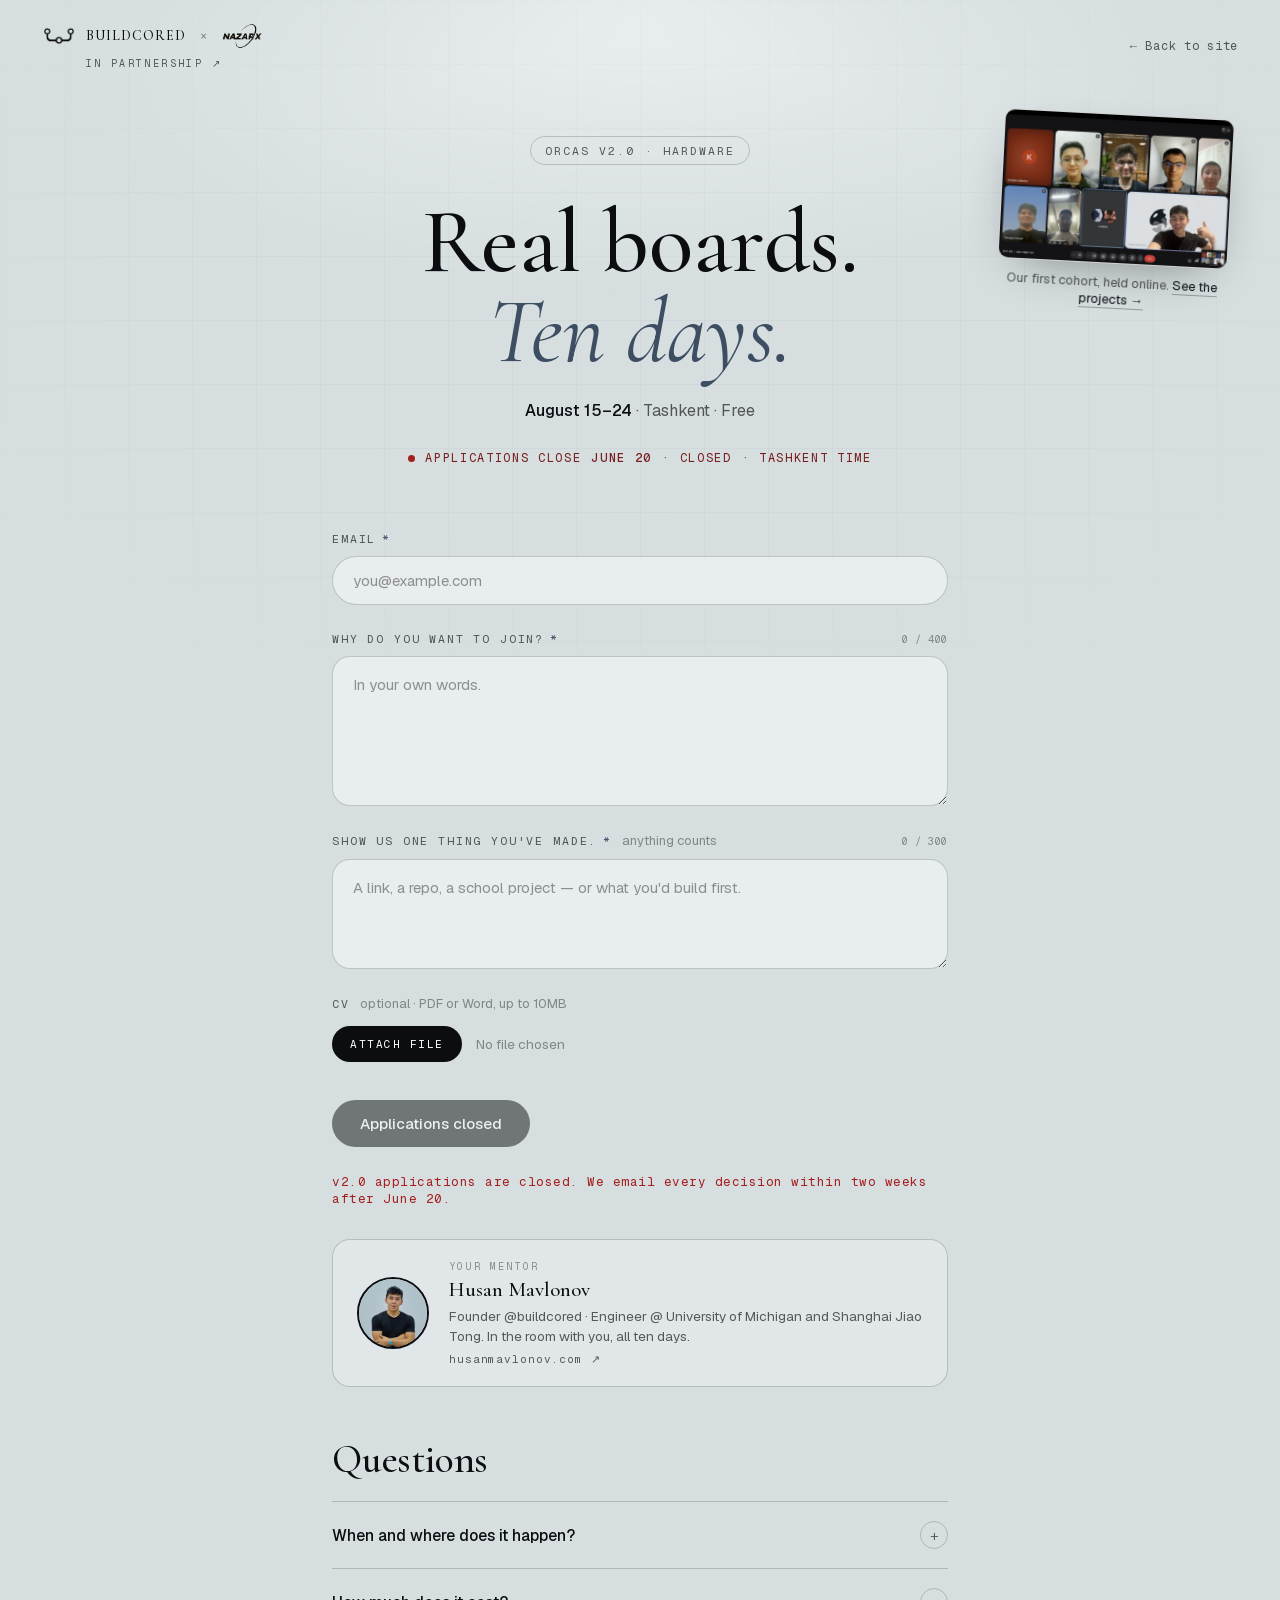
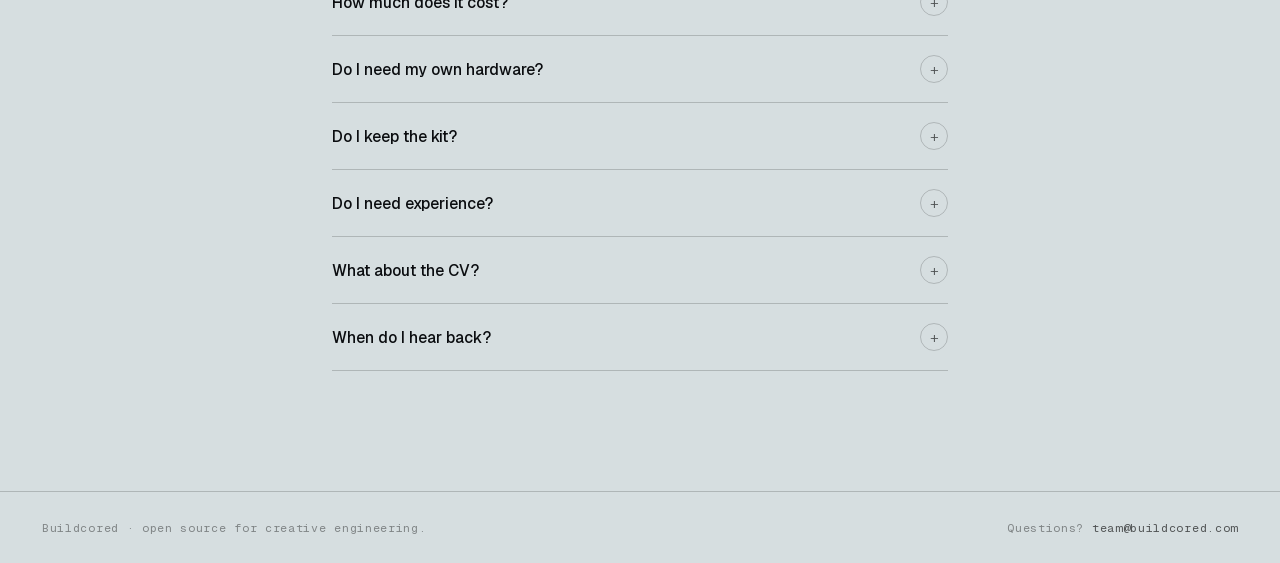
==== commit 6b8f5510: "de-slop pass: kill manifesto quotes, triple fragments, vibe copy across all pages" ====
--- a/apply/index.html
+++ b/apply/index.html
@@ -269,7 +269,7 @@
     position: relative;
     z-index: 2;
     transform: rotate(-2deg);
-    transition: transform 600ms var(--ease-out), box-shadow 600ms var(--ease-out);
+    transition: transform 950ms var(--ease-out), box-shadow 950ms var(--ease-out);
   }
   .ap-snapshot:hover{ transform: rotate(0deg) scale(1.04); z-index: 50; }
   @media (min-width: 1150px){
@@ -319,25 +319,31 @@
     to{ transform: scale(1); }
   }
   .ap-snapshot.zoomed{
-    animation: lbIn 420ms var(--ease-out);
+    animation: lbIn 500ms var(--ease-out);
     position: fixed; inset: 0; z-index: 400;
     width: auto; margin: 0;
     transform: none;
     display: flex; flex-direction: column;
     align-items: center; justify-content: center; gap: 16px;
     padding: 5vh 5vw;
-    background: rgba(11, 13, 16, 0.88);
+    background: #c4cdd0;
     cursor: zoom-out;
+  }
+  @supports ((backdrop-filter: blur(1px)) or (-webkit-backdrop-filter: blur(1px))){
+    .ap-snapshot.zoomed{
+      background: rgba(196, 205, 208, 0.72);
+      -webkit-backdrop-filter: blur(16px);
+      backdrop-filter: blur(16px);
+    }
   }
   .ap-snapshot.zoomed:hover{ transform: none; }
   .ap-snapshot.zoomed img{
-    animation: lbImgIn 420ms var(--ease-out);
-    width: auto; max-width: min(1100px, 92vw); max-height: 80vh;
-    border-radius: 12px; border: 0;
-    box-shadow: 0 40px 120px -40px rgba(0,0,0,.8);
-  }
-  .ap-snapshot.zoomed figcaption{ color: var(--gull); }
-  .ap-snapshot.zoomed .ap-snapshot-link{ color: #fff; border-color: rgba(255,255,255,.4); }
+    animation: lbImgIn 500ms var(--ease-out);
+    width: auto; max-width: min(880px, 74vw); max-height: 64vh;
+    border-radius: 12px;
+    border: 1px solid #0b0d10;
+    box-shadow: 0 30px 90px -30px rgba(0,0,0,.35);
+  }
   body.snapshot-open{ overflow: hidden; }
 
   /* Mentor card — compact, light card on the gull surface */
@@ -479,12 +485,12 @@
 
       <label>
         <span class="label-row">Why do you want to join? <em>*</em><span class="char-count" data-for="motivation">0 / 400</span></span>
-        <textarea name="motivation" required minlength="20" maxlength="400" rows="5" placeholder="Honest sentences. No buzzwords."></textarea>
+        <textarea name="motivation" required minlength="20" maxlength="400" rows="5" placeholder="In your own words."></textarea>
       </label>
 
       <label>
         <span class="label-row">Show us one thing you've made. <em>*</em><span class="hint">anything counts</span><span class="char-count" data-for="last_built">0 / 300</span></span>
-        <textarea name="last_built" required minlength="3" maxlength="300" rows="3" placeholder="A link, a repo, a school project. Never built anything? Say what you'd build."></textarea>
+        <textarea name="last_built" required minlength="3" maxlength="300" rows="3" placeholder="A link, a repo, a school project — or what you'd build first."></textarea>
       </label>
 
       <label>
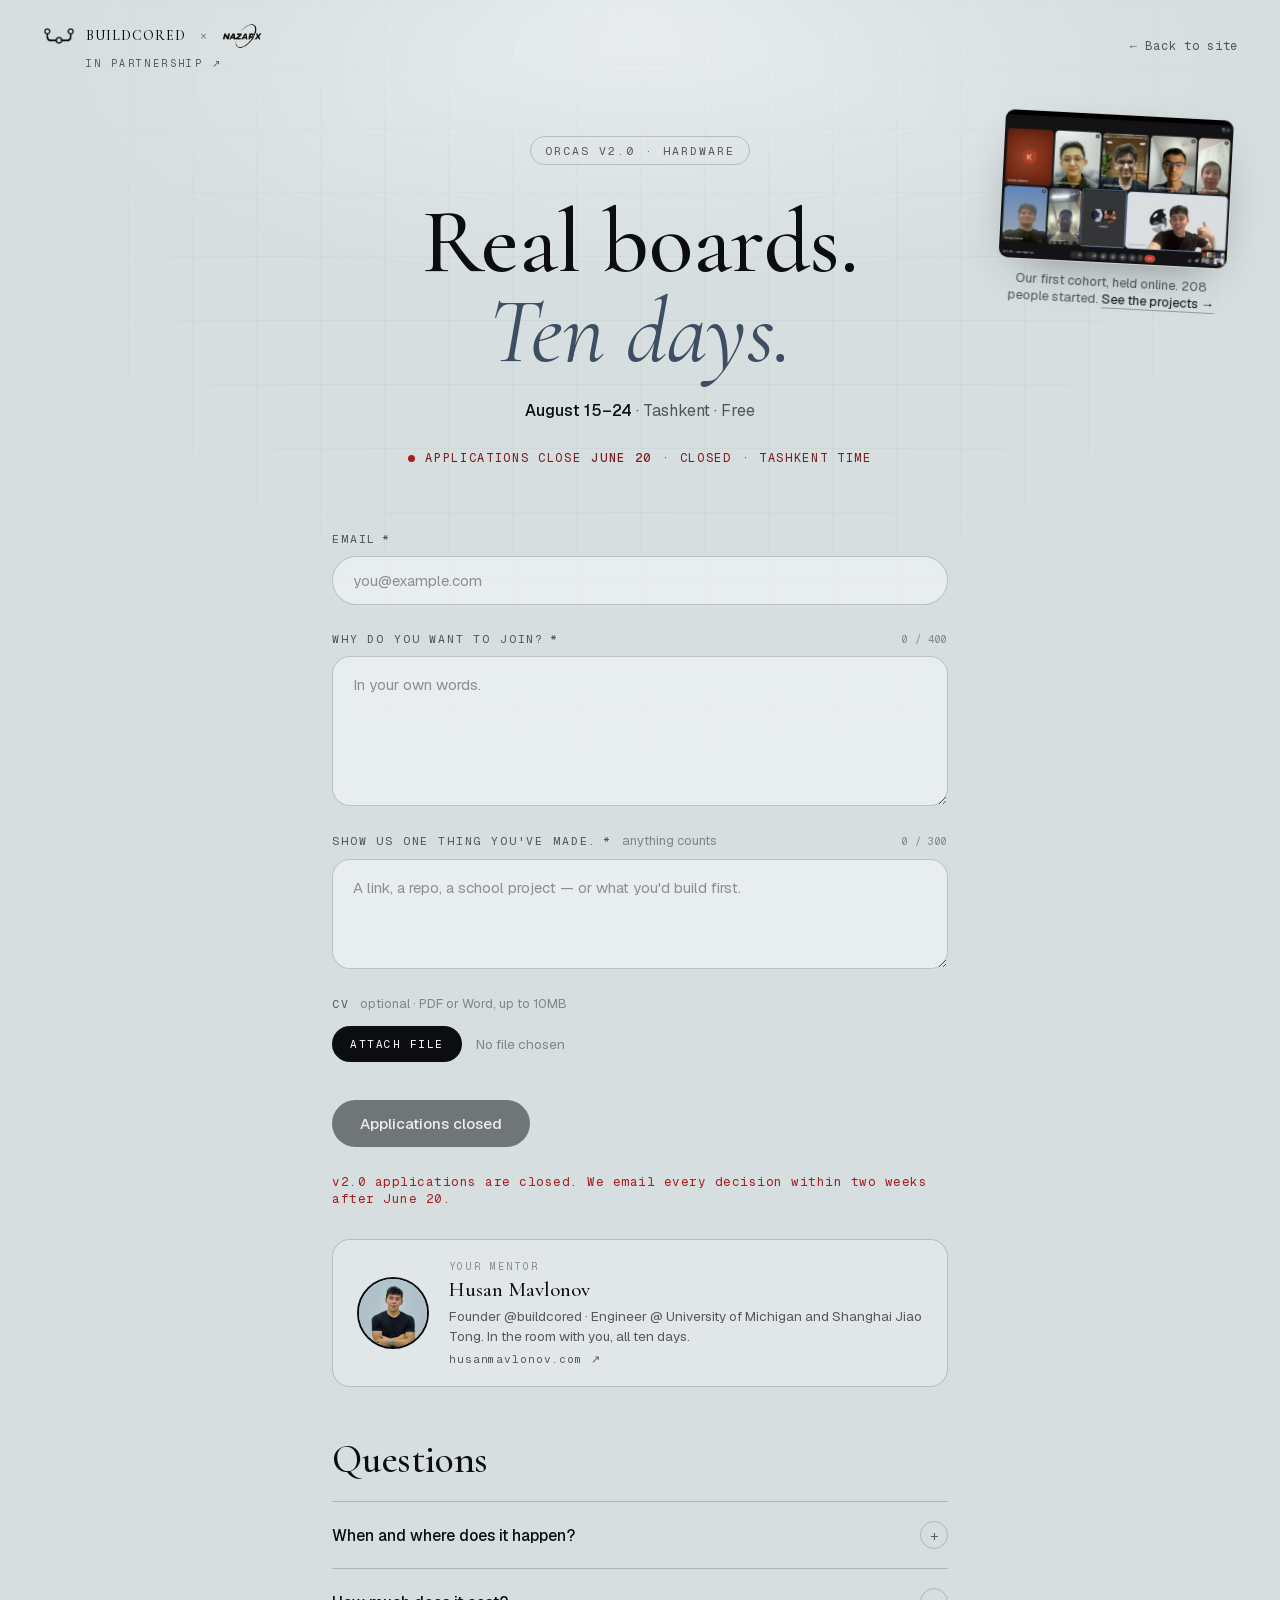
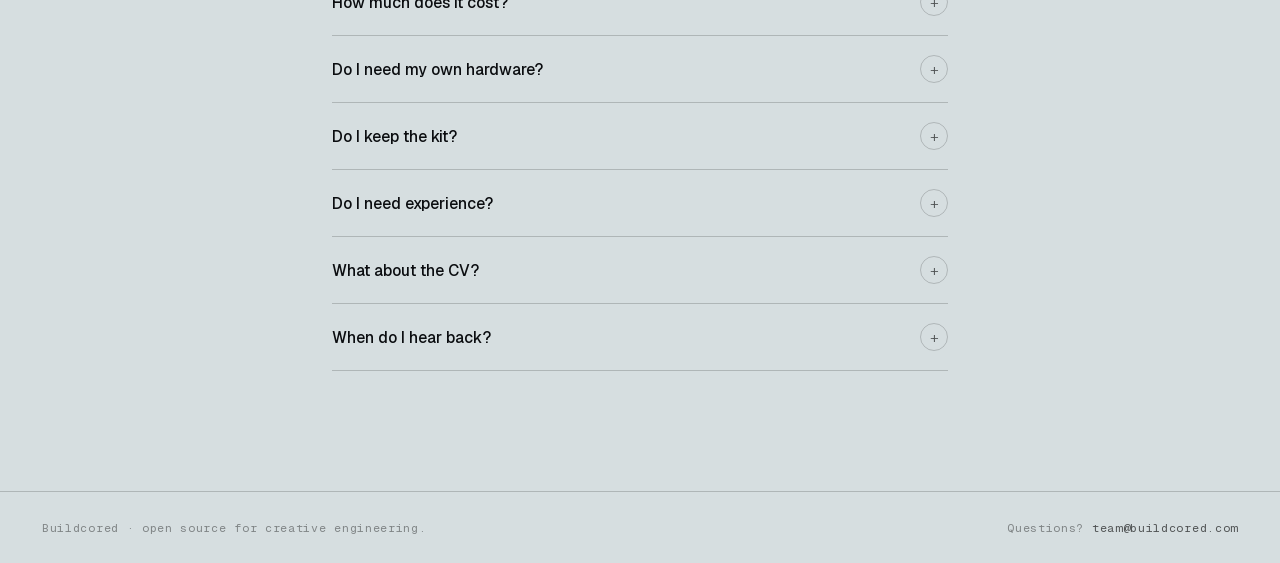
==== commit 15990d85: "snapshot caption: 208 people started v1.5" ====
--- a/apply/index.html
+++ b/apply/index.html
@@ -457,7 +457,7 @@
 
   <figure class="ap-snapshot" id="apSnapshot" tabindex="0" role="button" aria-label="Photo of our first cohort. Click to view full screen">
     <img src="/art/cohort-v1.jpg" alt="A video call from the first Orcas cohort: nine builders on a Google Meet grid" loading="lazy" decoding="async">
-    <figcaption>Our first cohort, held online. <a href="/projects/" class="ap-snapshot-link">See the projects →</a></figcaption>
+    <figcaption>Our first cohort, held online. 208 people started. <a href="/projects/" class="ap-snapshot-link">See the projects →</a></figcaption>
   </figure>
 
 <main class="wrap">
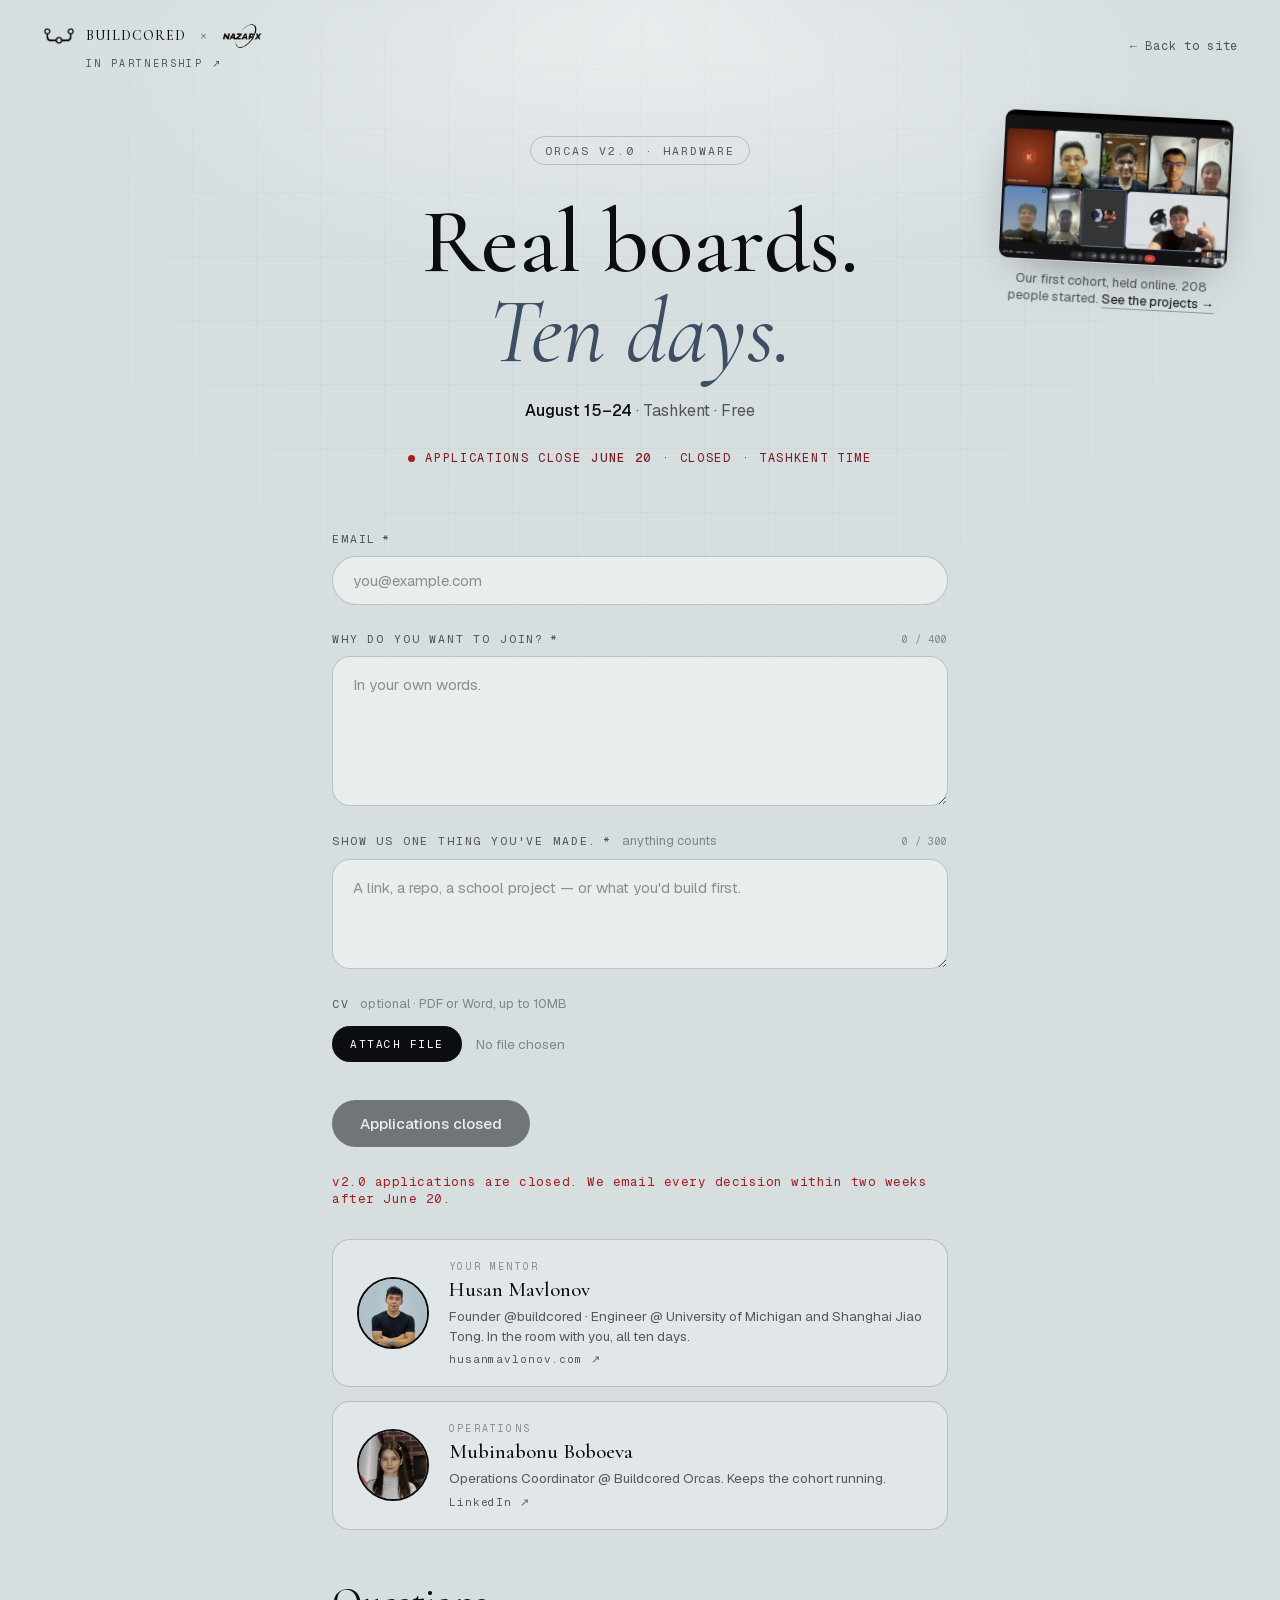
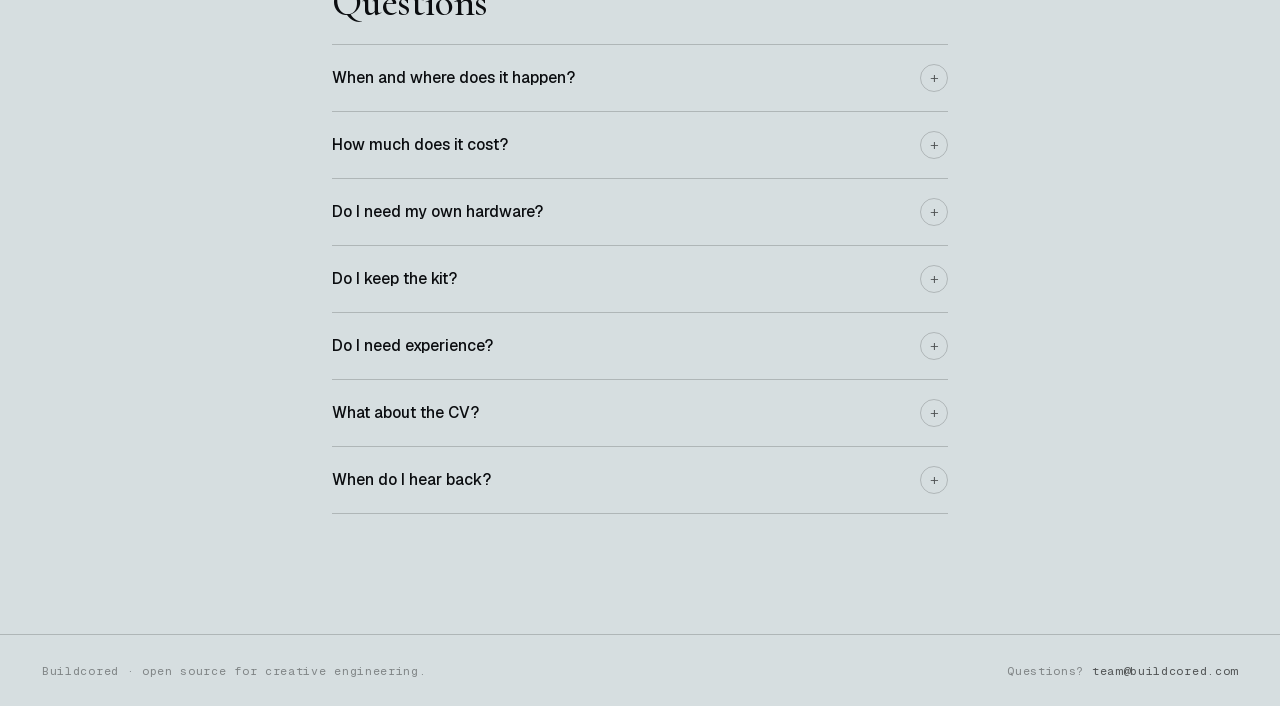
==== commit cdc273ba: "apply: add Mubinabonu Boboeva (Operations Coordinator) to the team block" ====
--- a/apply/index.html
+++ b/apply/index.html
@@ -346,10 +346,12 @@
   }
   body.snapshot-open{ overflow: hidden; }
 
+  /* Team — Husan + Operations, stacked light cards on the gull surface */
+  .ap-team{ display:flex; flex-direction:column; gap:14px; margin: 0 0 clamp(32px,4vw,48px); }
   /* Mentor card — compact, light card on the gull surface */
   .ap-mentor{
     display:flex; align-items:center; gap:20px;
-    margin: 0 0 clamp(32px,4vw,48px);
+    margin: 0;
     padding: 20px 24px;
     border:1px solid var(--line-soft); border-radius:18px;
     background: rgba(255,255,255,.28);
@@ -521,15 +523,26 @@
     <a href="/" class="ap-back-btn">← Back to Buildcored</a>
   </section>
 
-  <aside class="ap-mentor">
-    <img class="ap-mentor-photo" src="/art/husan.jpg" alt="Husan Mavlonov" loading="lazy" decoding="async">
-    <div class="ap-mentor-text">
-      <span class="ap-mentor-kicker">Your mentor</span>
-      <span class="ap-mentor-name">Husan Mavlonov</span>
-      <span class="ap-mentor-role">Founder @buildcored · Engineer @ University of Michigan and Shanghai Jiao Tong. In the room with you, all ten days.</span>
-      <a class="ap-mentor-link" href="https://husanmavlonov.com" target="_blank" rel="noopener">husanmavlonov.com ↗</a>
-    </div>
-  </aside>
+  <div class="ap-team">
+    <aside class="ap-mentor">
+      <img class="ap-mentor-photo" src="/art/husan.jpg" alt="Husan Mavlonov" loading="lazy" decoding="async">
+      <div class="ap-mentor-text">
+        <span class="ap-mentor-kicker">Your mentor</span>
+        <span class="ap-mentor-name">Husan Mavlonov</span>
+        <span class="ap-mentor-role">Founder @buildcored · Engineer @ University of Michigan and Shanghai Jiao Tong. In the room with you, all ten days.</span>
+        <a class="ap-mentor-link" href="https://husanmavlonov.com" target="_blank" rel="noopener">husanmavlonov.com ↗</a>
+      </div>
+    </aside>
+    <aside class="ap-mentor">
+      <img class="ap-mentor-photo" src="/art/mubinabonu.jpg" alt="Mubinabonu Boboeva" loading="lazy" decoding="async">
+      <div class="ap-mentor-text">
+        <span class="ap-mentor-kicker">Operations</span>
+        <span class="ap-mentor-name">Mubinabonu Boboeva</span>
+        <span class="ap-mentor-role">Operations Coordinator @ Buildcored Orcas. Keeps the cohort running.</span>
+        <a class="ap-mentor-link" href="https://www.linkedin.com/in/mubinabonu-b-4577b6361/" target="_blank" rel="noopener">LinkedIn ↗</a>
+      </div>
+    </aside>
+  </div>
 
   <section class="ap-faq" aria-labelledby="apFaqTitle">
     <h2 class="ap-faq-title" id="apFaqTitle">Questions</h2>
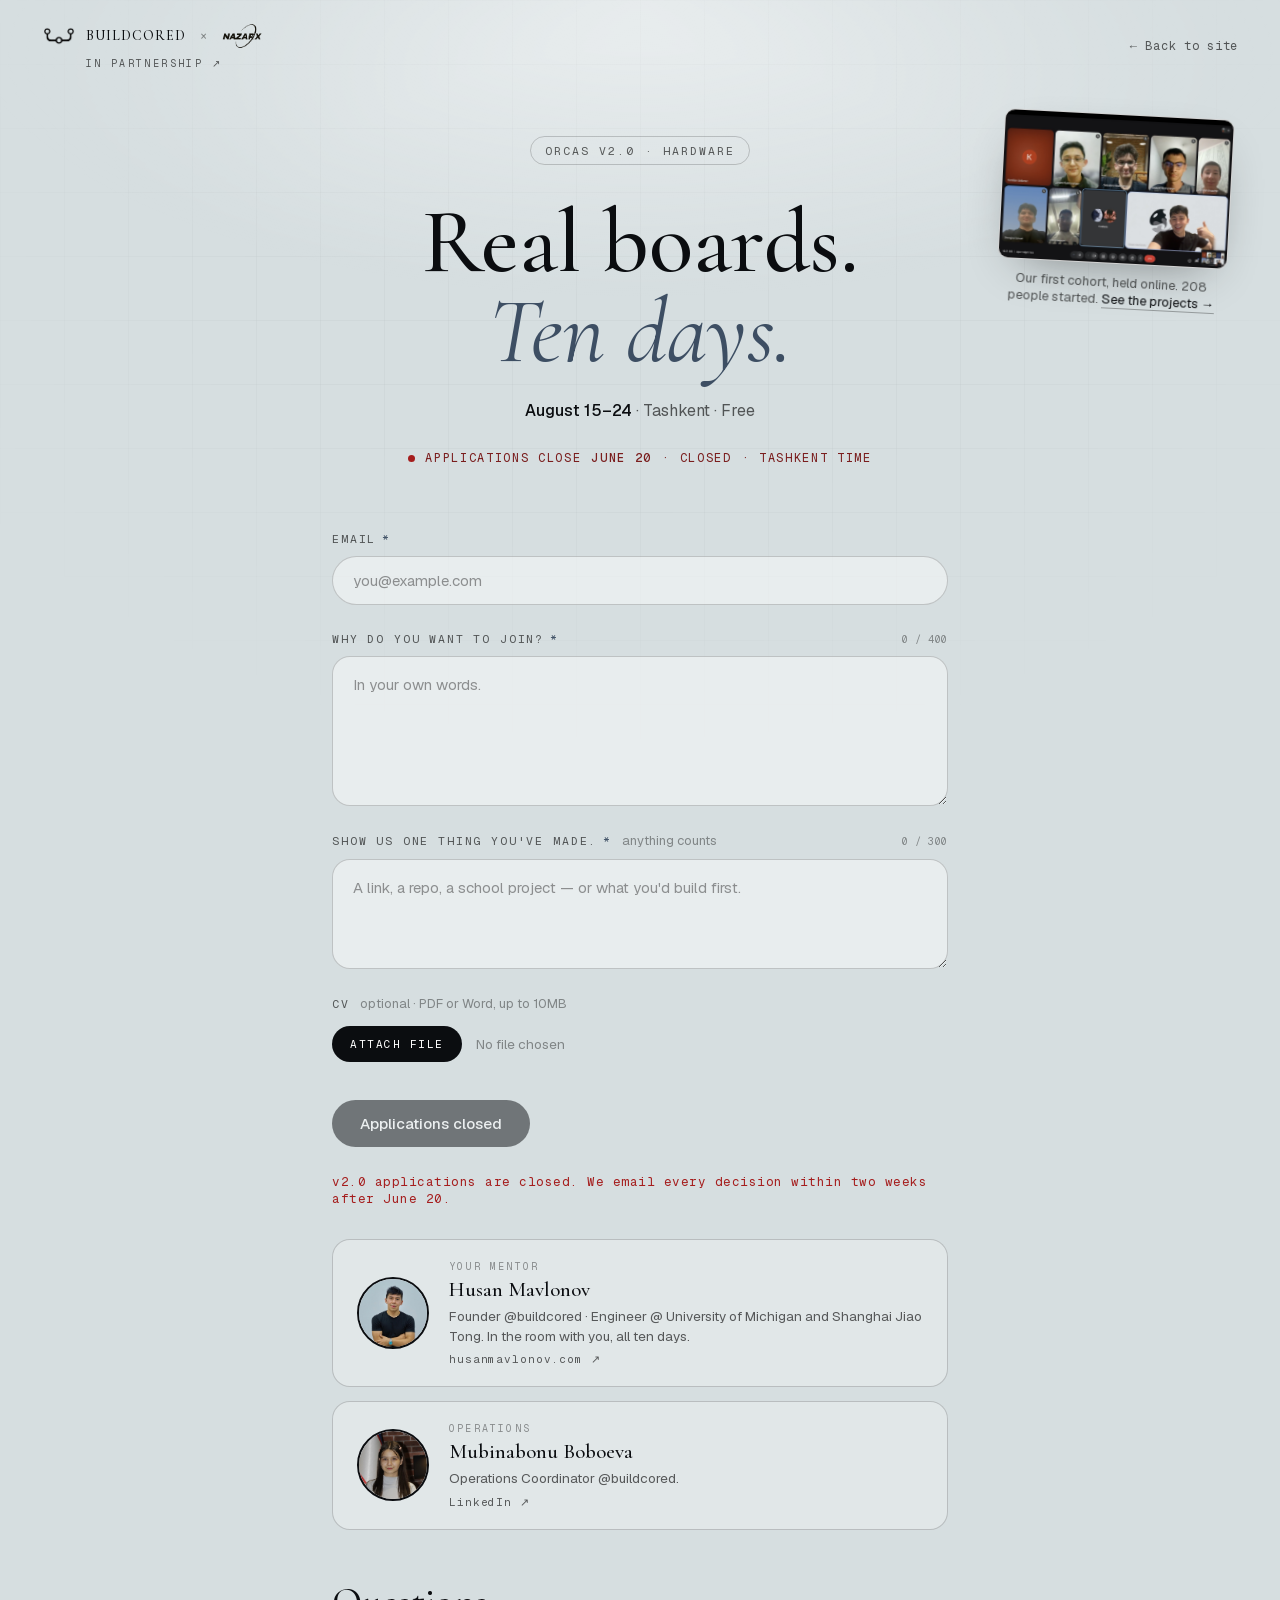
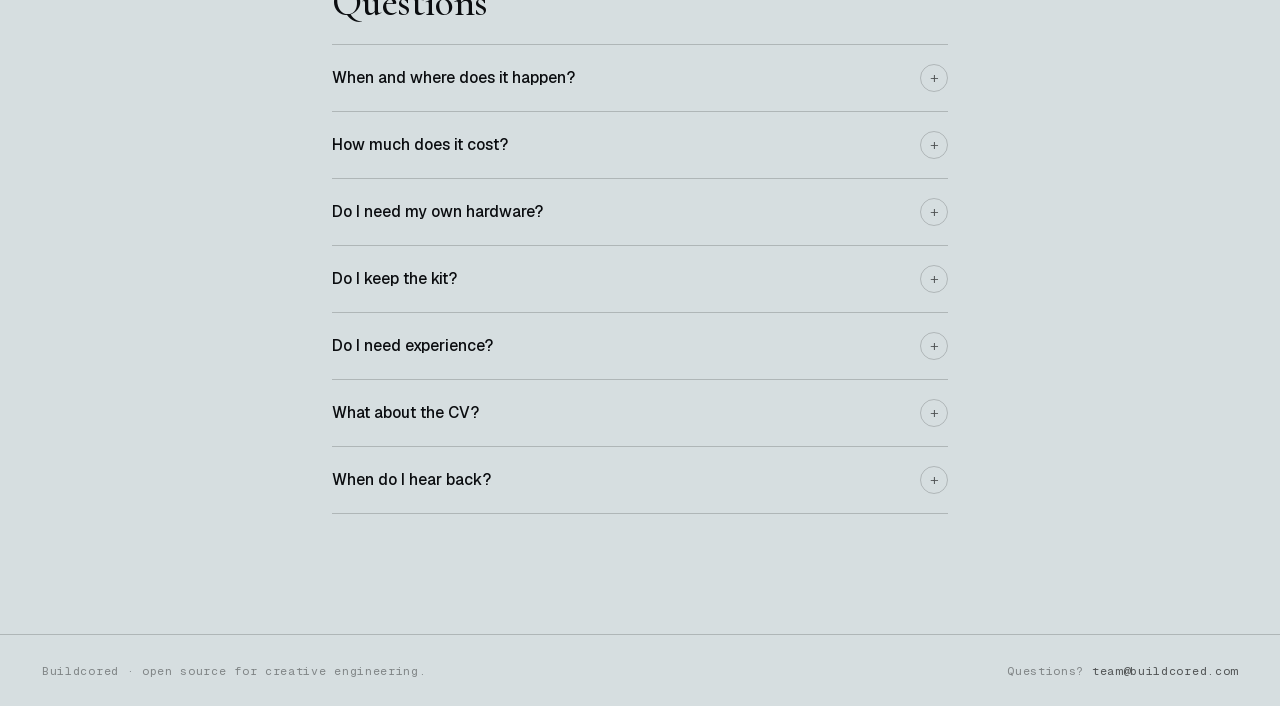
==== commit 9427b9e4: "apply: drop filler from Mubinabonu's role line" ====
--- a/apply/index.html
+++ b/apply/index.html
@@ -538,7 +538,7 @@
       <div class="ap-mentor-text">
         <span class="ap-mentor-kicker">Operations</span>
         <span class="ap-mentor-name">Mubinabonu Boboeva</span>
-        <span class="ap-mentor-role">Operations Coordinator @ Buildcored Orcas. Keeps the cohort running.</span>
+        <span class="ap-mentor-role">Operations Coordinator @buildcored.</span>
         <a class="ap-mentor-link" href="https://www.linkedin.com/in/mubinabonu-b-4577b6361/" target="_blank" rel="noopener">LinkedIn ↗</a>
       </div>
     </aside>
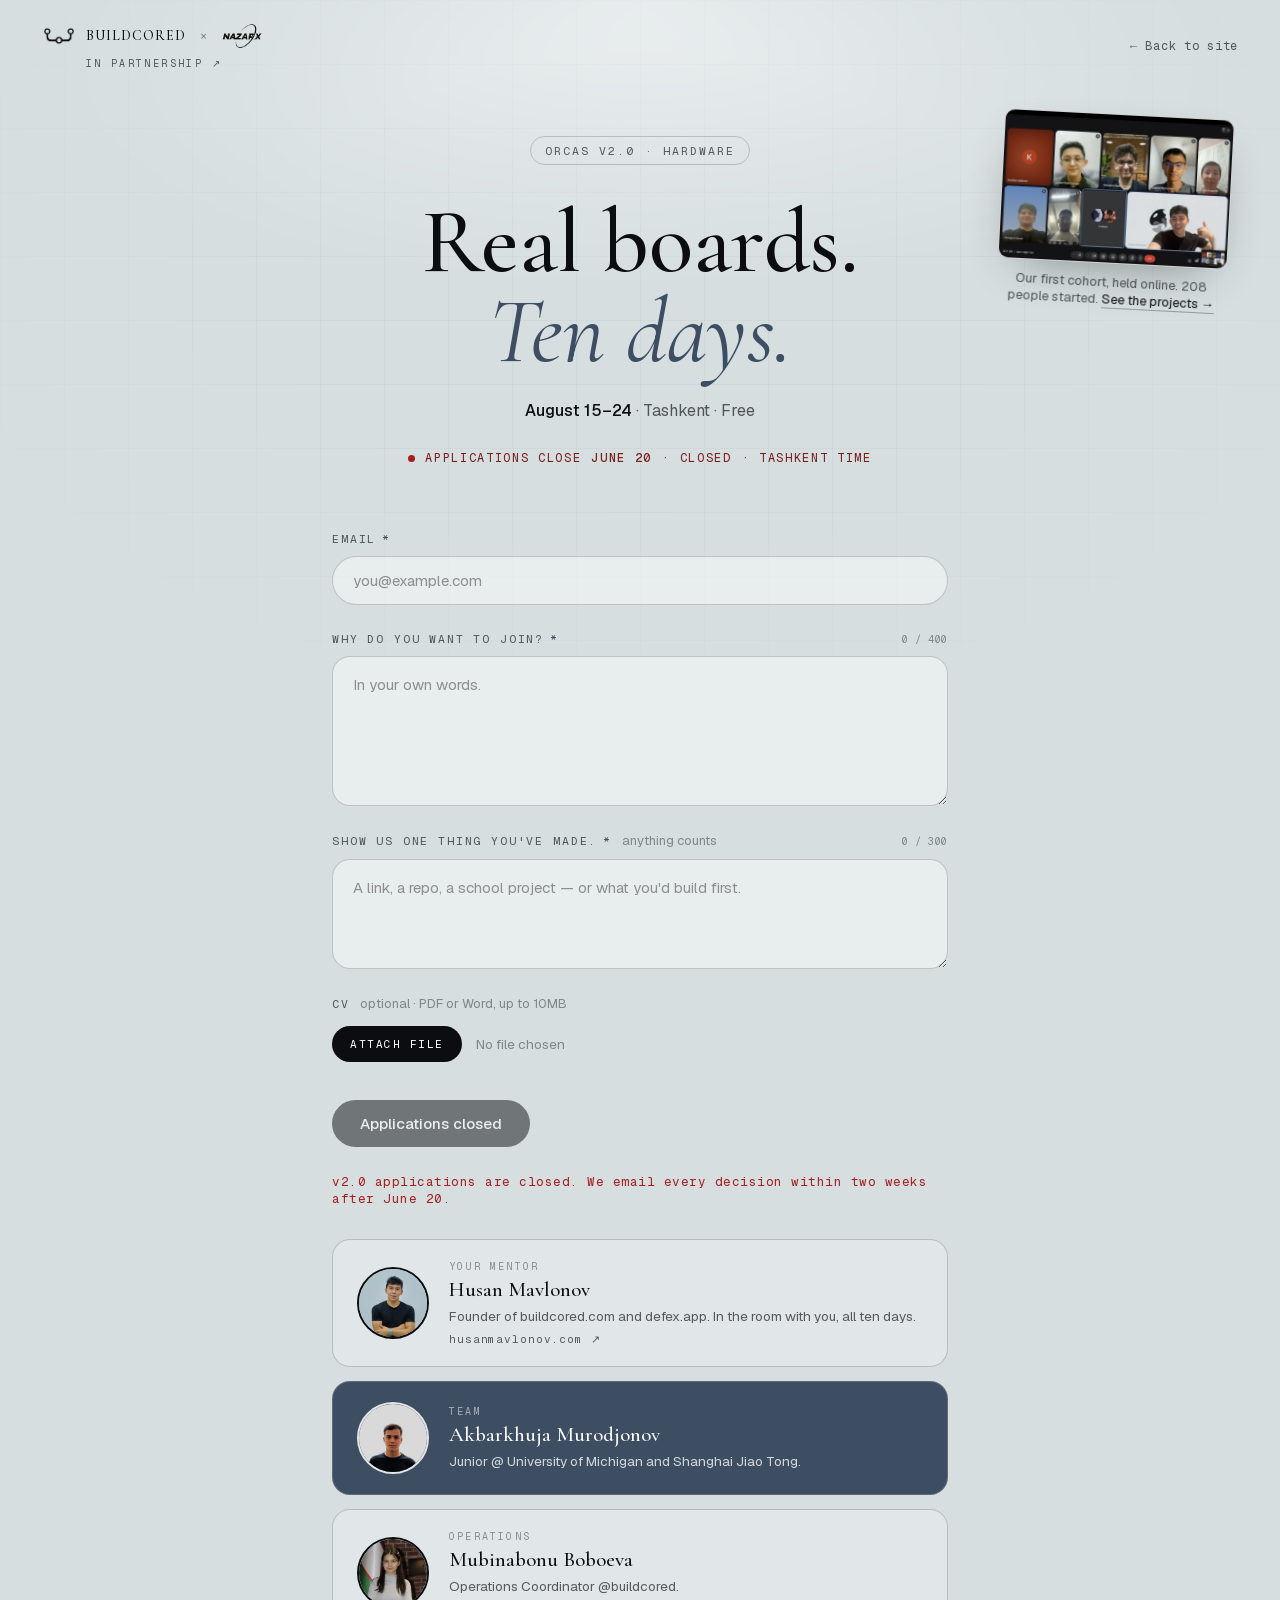
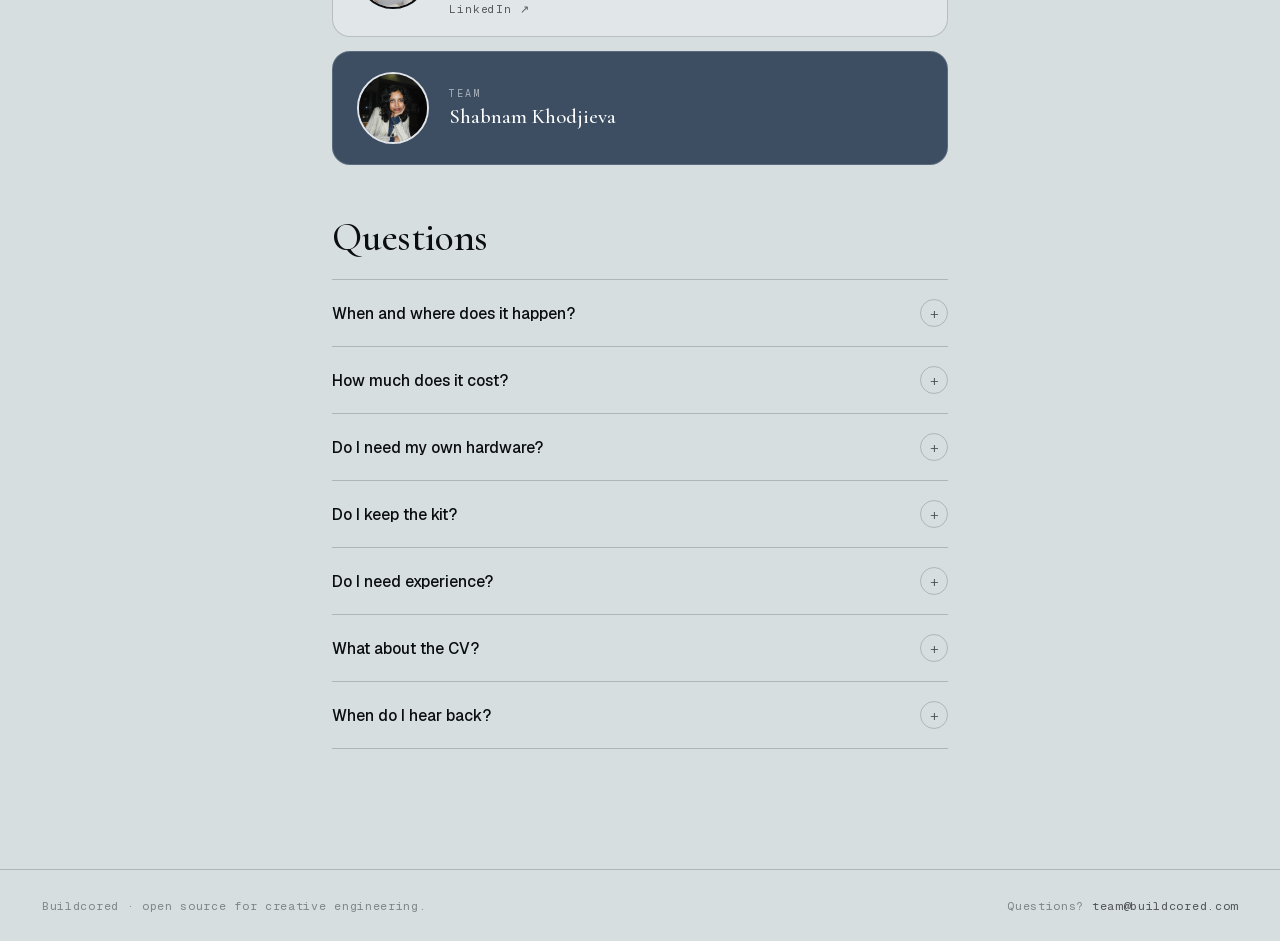
==== commit 8335897f: "apply: team +Akbarkhuja Murodjonov, +Shabnam Khodjieva; alternating gray/slate cards - order: Husan " ====
--- a/apply/index.html
+++ b/apply/index.html
@@ -346,9 +346,9 @@
   }
   body.snapshot-open{ overflow: hidden; }
 
-  /* Team — Husan + Operations, stacked light cards on the gull surface */
+  /* Team — stacked cards on the gull surface, alternating gray / black down the stack */
   .ap-team{ display:flex; flex-direction:column; gap:14px; margin: 0 0 clamp(32px,4vw,48px); }
-  /* Mentor card — compact, light card on the gull surface */
+  /* Mentor card — compact card; odd = light on gull, even = ink */
   .ap-mentor{
     display:flex; align-items:center; gap:20px;
     margin: 0;
@@ -356,6 +356,16 @@
     border:1px solid var(--line-soft); border-radius:18px;
     background: rgba(255,255,255,.28);
   }
+  .ap-team .ap-mentor:nth-child(even){
+    background: var(--slate);
+    border-color: rgba(255,255,255,.16);
+  }
+  .ap-team .ap-mentor:nth-child(even) .ap-mentor-photo{ border-color: rgba(255,255,255,.85); }
+  .ap-team .ap-mentor:nth-child(even) .ap-mentor-kicker{ color: rgba(255,255,255,.55); }
+  .ap-team .ap-mentor:nth-child(even) .ap-mentor-name{ color: #fff; }
+  .ap-team .ap-mentor:nth-child(even) .ap-mentor-role{ color: rgba(255,255,255,.78); }
+  .ap-team .ap-mentor:nth-child(even) .ap-mentor-link{ color: rgba(255,255,255,.78); }
+  .ap-team .ap-mentor:nth-child(even) .ap-mentor-link:hover{ color: #fff; }
   .ap-mentor-photo{
     width:72px; height:72px; flex-shrink:0;
     border-radius:50%; object-fit:cover;
@@ -529,8 +539,16 @@
       <div class="ap-mentor-text">
         <span class="ap-mentor-kicker">Your mentor</span>
         <span class="ap-mentor-name">Husan Mavlonov</span>
-        <span class="ap-mentor-role">Founder @buildcored · Engineer @ University of Michigan and Shanghai Jiao Tong. In the room with you, all ten days.</span>
+        <span class="ap-mentor-role">Founder of buildcored.com and defex.app. In the room with you, all ten days.</span>
         <a class="ap-mentor-link" href="https://husanmavlonov.com" target="_blank" rel="noopener">husanmavlonov.com ↗</a>
+      </div>
+    </aside>
+    <aside class="ap-mentor">
+      <img class="ap-mentor-photo" src="/art/akbarkhuja.jpg" alt="Akbarkhuja Murodjonov" loading="lazy" decoding="async">
+      <div class="ap-mentor-text">
+        <span class="ap-mentor-kicker">Team</span>
+        <span class="ap-mentor-name">Akbarkhuja Murodjonov</span>
+        <span class="ap-mentor-role">Junior @ University of Michigan and Shanghai Jiao Tong.</span>
       </div>
     </aside>
     <aside class="ap-mentor">
@@ -540,6 +558,13 @@
         <span class="ap-mentor-name">Mubinabonu Boboeva</span>
         <span class="ap-mentor-role">Operations Coordinator @buildcored.</span>
         <a class="ap-mentor-link" href="https://www.linkedin.com/in/mubinabonu-b-4577b6361/" target="_blank" rel="noopener">LinkedIn ↗</a>
+      </div>
+    </aside>
+    <aside class="ap-mentor">
+      <img class="ap-mentor-photo" src="/art/shabnam.jpg" alt="Shabnam Khodjieva" loading="lazy" decoding="async">
+      <div class="ap-mentor-text">
+        <span class="ap-mentor-kicker">Team</span>
+        <span class="ap-mentor-name">Shabnam Khodjieva</span>
       </div>
     </aside>
   </div>
